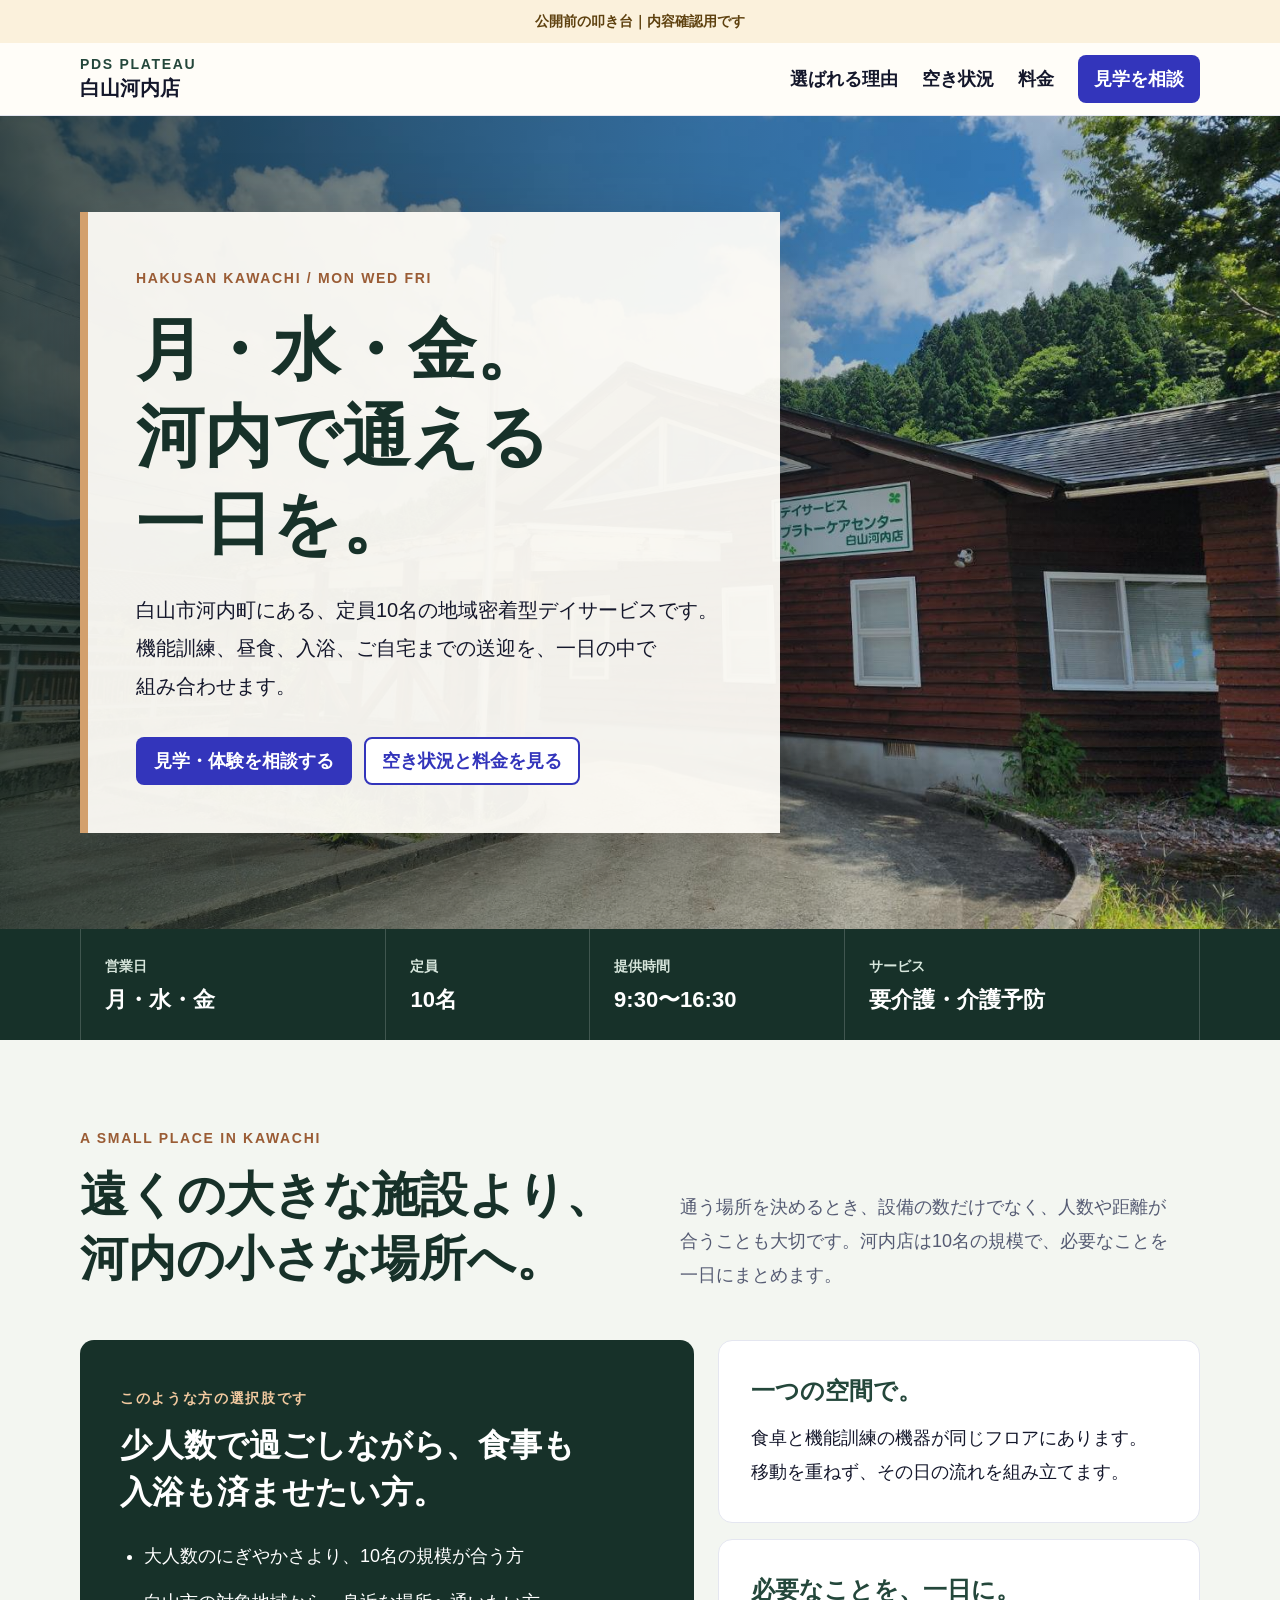
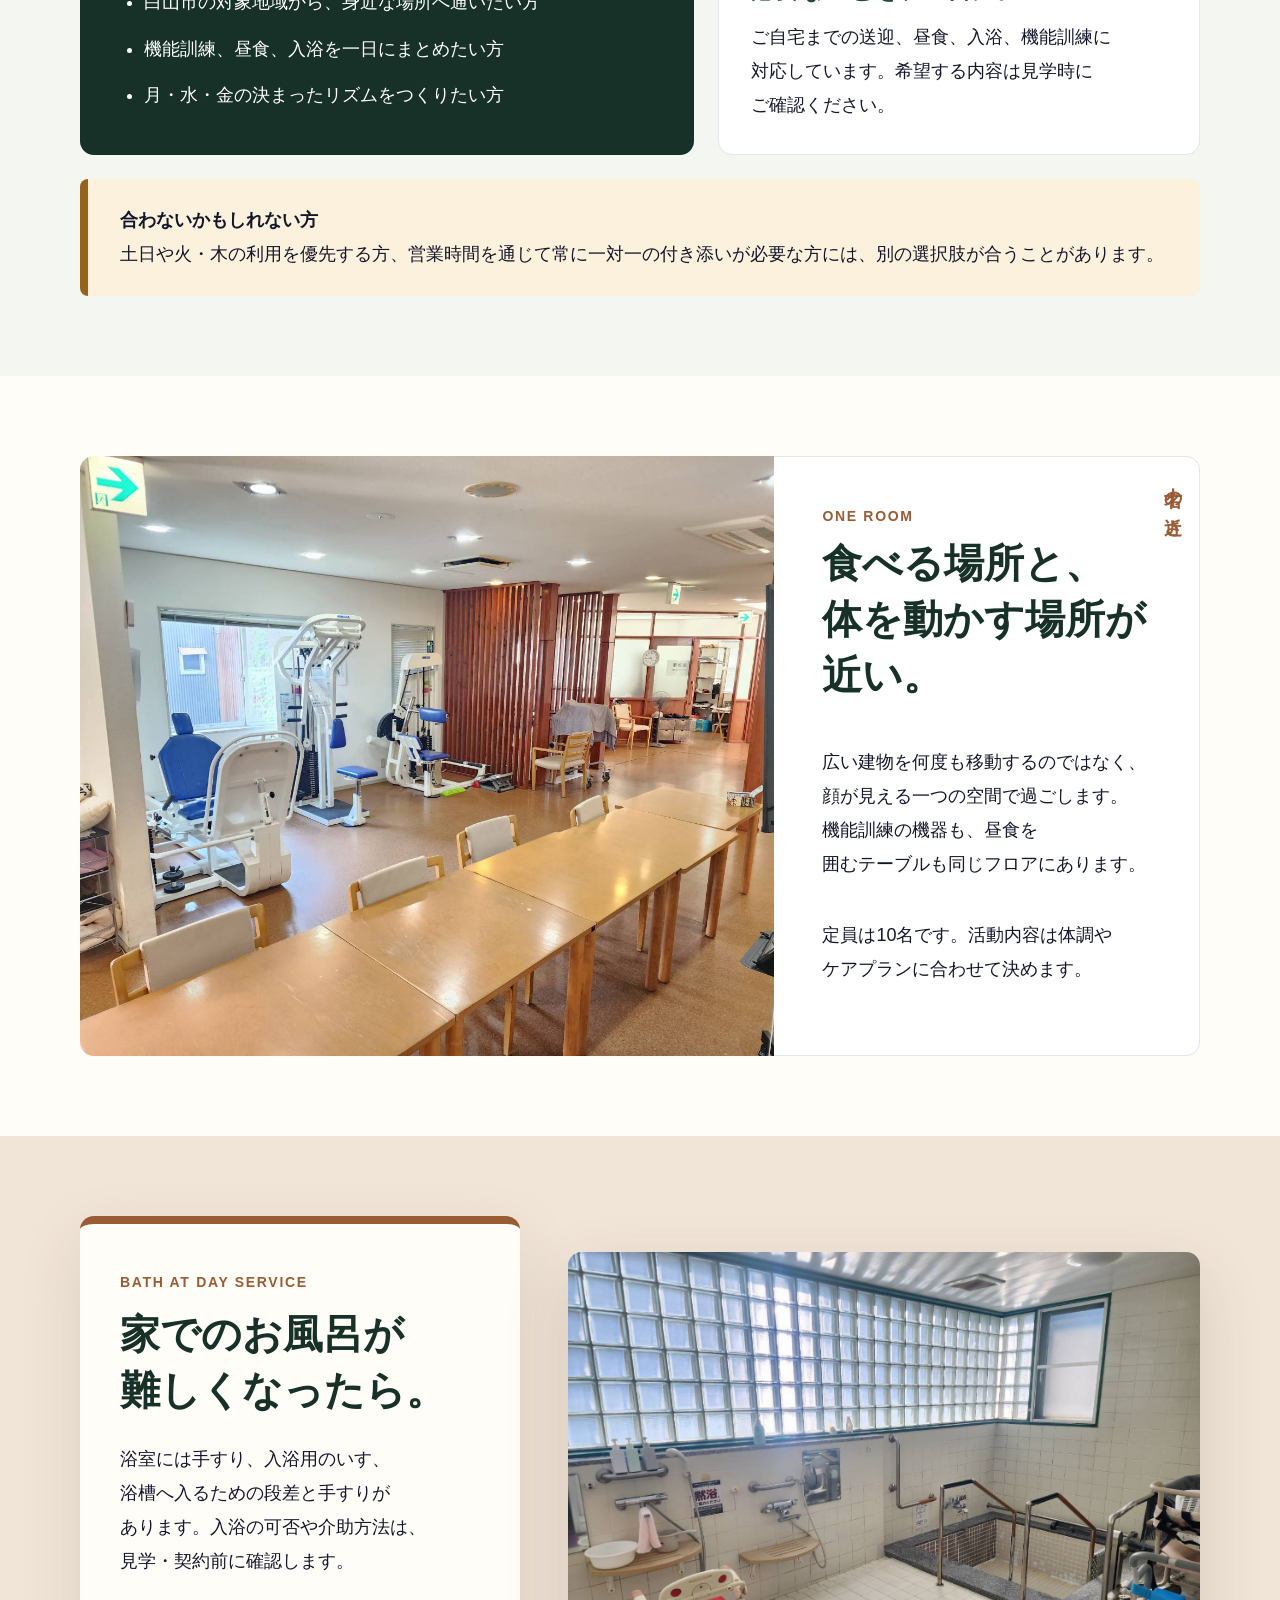
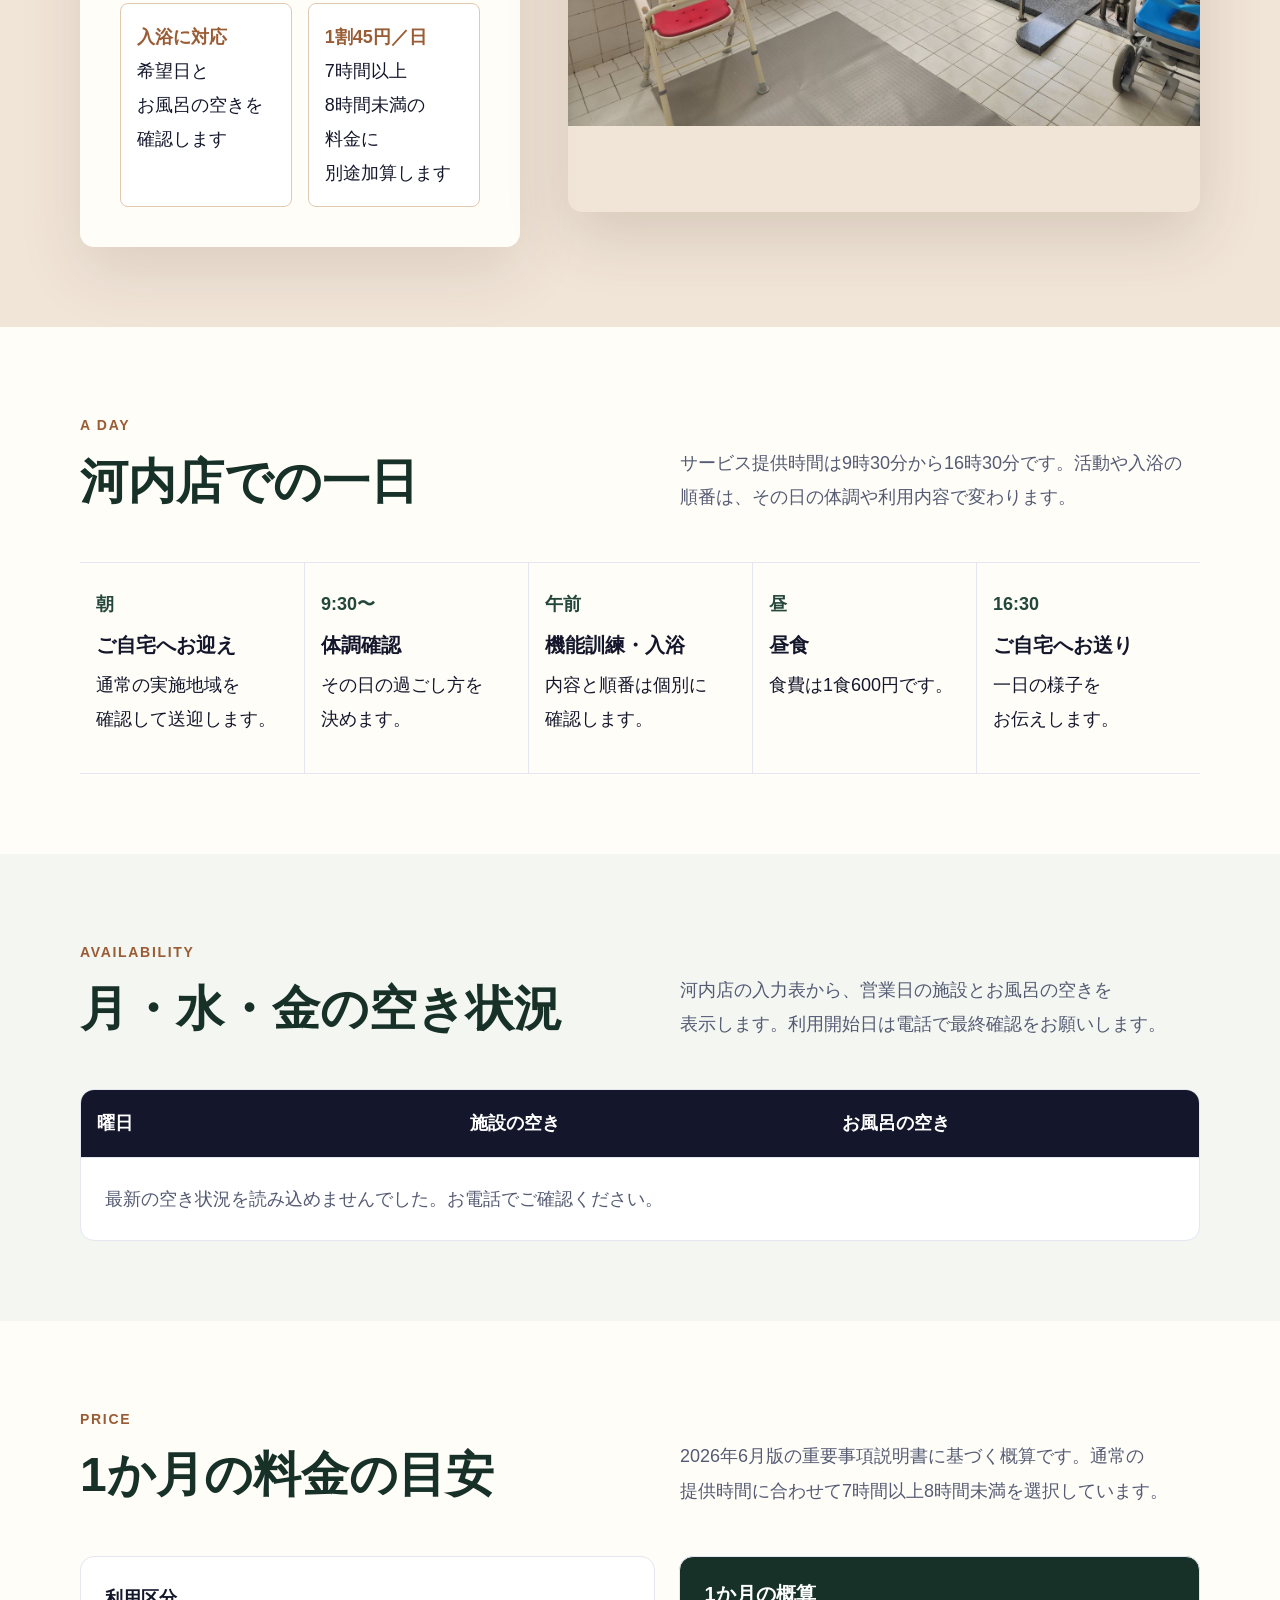
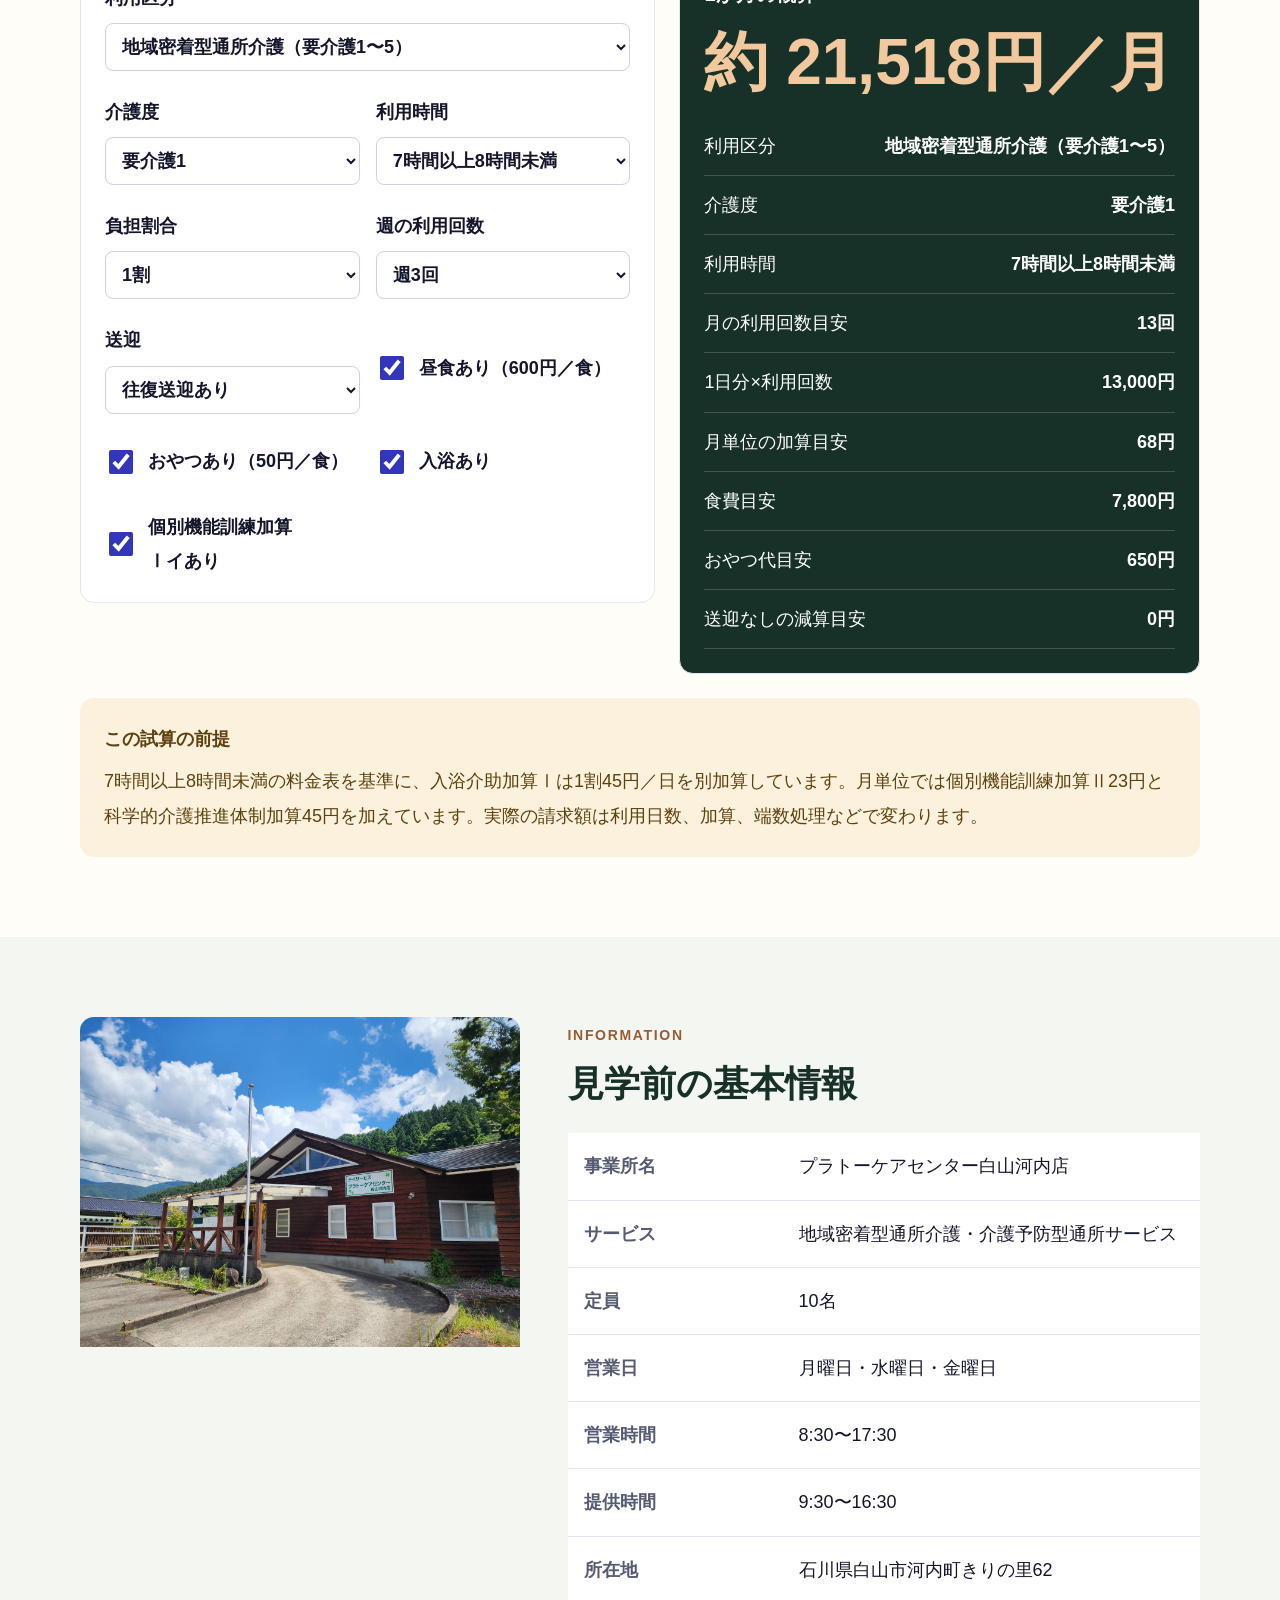
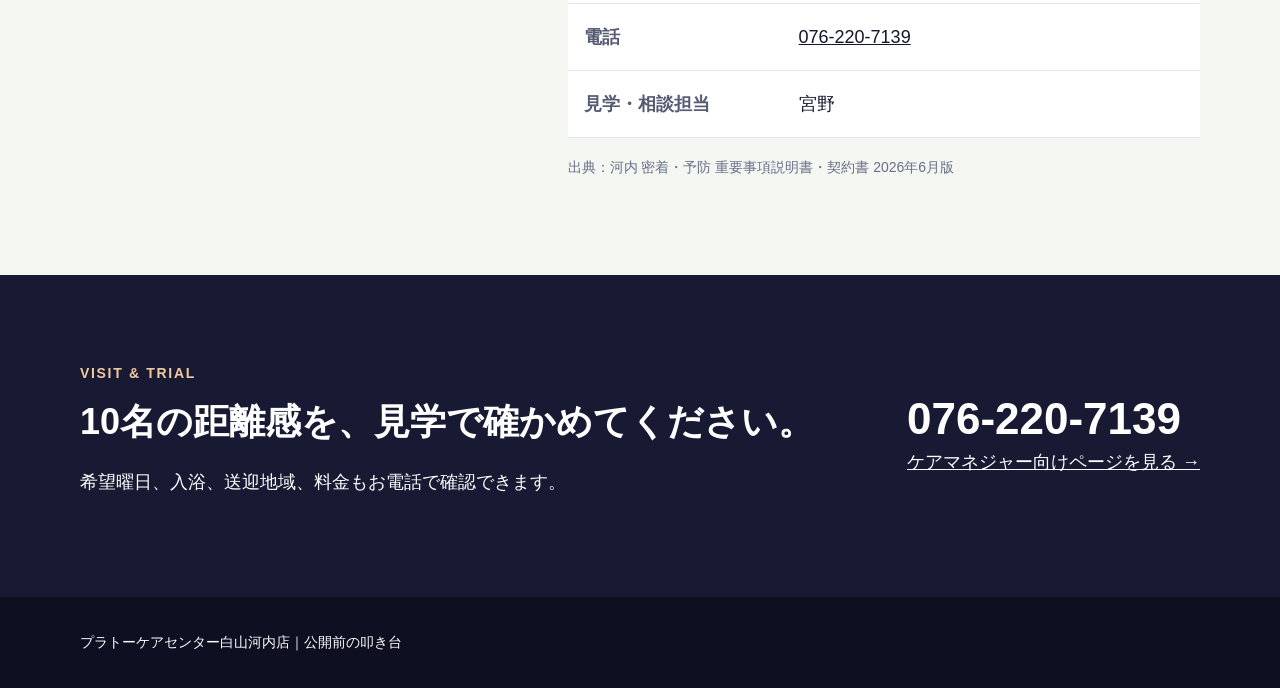
==== index.html @ 5f239e59 "河内店の確認用LPを準備" ====
<!doctype html>
<html lang="ja">
<head>
  <meta charset="utf-8">
  <meta name="viewport" content="width=device-width,initial-scale=1">
  <meta name="robots" content="noindex,nofollow">
  <meta name="description" content="白山市河内町の定員10名のデイサービス、プラトーケアセンター白山河内店。月・水・金に機能訓練、食事、入浴、送迎を行います。">
  <title>プラトーケアセンター白山河内店｜月・水・金のデイサービス</title>
  <link rel="stylesheet" href="assets/kawachi.css">
</head>
<body>
  <a class="skip" href="#main">本文へ移動</a>
  <div class="draft-banner">公開前の叩き台｜内容確認用です</div>
  <nav class="site-nav" aria-label="ページ内ナビゲーション">
    <div class="inner nav-row">
      <a class="brand" href="#top"><small>PDS PLATEAU</small>白山河内店</a>
      <div class="nav-links">
        <a href="#fit">選ばれる理由</a>
        <a href="#availability">空き状況</a>
        <a href="#price">料金</a>
        <a class="nav-cta" href="tel:0762207139">見学を相談</a>
      </div>
    </div>
  </nav>

  <main id="main">
    <header id="top" class="hero">
      <div class="hero-media"><img src="assets/kawachi/exterior.jpg" alt="山を背景にした木造のプラトーケアセンター白山河内店の外観"></div>
      <div class="inner hero-copy">
        <div class="hero-paper">
          <span class="eyebrow">HAKUSAN KAWACHI / MON WED FRI</span>
          <h1>月・水・金。<br>河内で通える一日を。</h1>
          <p class="hero-lead">白山市河内町にある、定員10名の地域密着型デイサービスです。機能訓練、昼食、入浴、ご自宅までの送迎を、一日の中で組み合わせます。</p>
          <div class="hero-actions">
            <a class="btn btn-primary" href="tel:0762207139">見学・体験を相談する</a>
            <a class="btn btn-secondary" href="#availability">空き状況と料金を見る</a>
          </div>
        </div>
      </div>
    </header>

    <div class="fact-strip" aria-label="河内店の基本情報">
      <div class="inner fact-strip-grid">
        <div class="fact-strip-item"><span>営業日</span><strong>月・水・金</strong></div>
        <div class="fact-strip-item"><span>定員</span><strong>10名</strong></div>
        <div class="fact-strip-item"><span>提供時間</span><strong>9:30〜16:30</strong></div>
        <div class="fact-strip-item"><span>サービス</span><strong>要介護・介護予防</strong></div>
      </div>
    </div>

    <section id="fit" class="mist">
      <div class="inner">
        <div class="section-head">
          <div><span class="eyebrow">A SMALL PLACE IN KAWACHI</span><h2>遠くの大きな施設より、<br>河内の小さな場所へ。</h2></div>
          <p>通う場所を決めるとき、設備の数だけでなく、人数や距離が合うことも大切です。河内店は10名の規模で、必要なことを一日にまとめます。</p>
        </div>
        <div class="fit-layout">
          <article class="fit-main">
            <span class="eyebrow" style="color:#F2C99F">このような方の選択肢です</span>
            <h3>少人数で過ごしながら、食事も入浴も済ませたい方。</h3>
            <ul>
              <li>大人数のにぎやかさより、10名の規模が合う方</li>
              <li>白山市の対象地域から、身近な場所へ通いたい方</li>
              <li>機能訓練、昼食、入浴を一日にまとめたい方</li>
              <li>月・水・金の決まったリズムをつくりたい方</li>
            </ul>
          </article>
          <div class="fit-side">
            <article class="fit-card"><strong>一つの空間で。</strong><p>食卓と機能訓練の機器が同じフロアにあります。移動を重ねず、その日の流れを組み立てます。</p></article>
            <article class="fit-card"><strong>必要なことを、一日に。</strong><p>ご自宅までの送迎、昼食、入浴、機能訓練に対応しています。希望する内容は見学時にご確認ください。</p></article>
          </div>
        </div>
        <div class="mismatch"><strong>合わないかもしれない方</strong><br>土日や火・木の利用を優先する方、営業時間を通じて常に一対一の付き添いが必要な方には、別の選択肢が合うことがあります。</div>
      </div>
    </section>

    <section>
      <div class="inner room-story">
        <div class="room-photo"><img src="assets/kawachi/room.jpg" alt="食卓と機能訓練機器が同じフロアにある河内店の室内"></div>
        <div class="room-copy room-copy-wrap">
          <span class="vertical-label">十名の近さ</span>
          <span class="eyebrow">ONE ROOM</span>
          <h2>食べる場所と、<br>体を動かす場所が近い。</h2>
          <p>広い建物を何度も移動するのではなく、顔が見える一つの空間で過ごします。機能訓練の機器も、昼食を囲むテーブルも同じフロアにあります。</p>
          <p>定員は10名です。活動内容は体調やケアプランに合わせて決めます。</p>
        </div>
      </div>
    </section>

    <section class="wood-soft">
      <div class="inner bath-layout">
        <div class="bath-copy">
          <span class="eyebrow">BATH AT DAY SERVICE</span>
          <h2>家でのお風呂が難しくなったら。</h2>
          <p>浴室には手すり、入浴用のいす、浴槽へ入るための段差と手すりがあります。入浴の可否や介助方法は、見学・契約前に確認します。</p>
          <div class="bath-points">
            <div class="bath-point"><strong>入浴に対応</strong><span>希望日とお風呂の空きを確認します</span></div>
            <div class="bath-point"><strong>1割45円／日</strong><span>7時間以上8時間未満の料金に別途加算します</span></div>
          </div>
        </div>
        <div class="bath-photo"><img src="assets/kawachi/bathroom.jpg" alt="手すり、入浴用いす、浴槽を備えた河内店の浴室"></div>
      </div>
    </section>

    <section id="day">
      <div class="inner">
        <div class="section-head"><div><span class="eyebrow">A DAY</span><h2>河内店での一日</h2></div><p>サービス提供時間は9時30分から16時30分です。活動や入浴の順番は、その日の体調や利用内容で変わります。</p></div>
        <div class="day-flow">
          <div class="day-step"><time>朝</time><strong>ご自宅へお迎え</strong><span>通常の実施地域を確認して送迎します。</span></div>
          <div class="day-step"><time>9:30〜</time><strong>体調確認</strong><span>その日の過ごし方を決めます。</span></div>
          <div class="day-step"><time>午前</time><strong>機能訓練・入浴</strong><span>内容と順番は個別に確認します。</span></div>
          <div class="day-step"><time>昼</time><strong>昼食</strong><span>食費は1食600円です。</span></div>
          <div class="day-step"><time>16:30</time><strong>ご自宅へお送り</strong><span>一日の様子をお伝えします。</span></div>
        </div>
      </div>
    </section>

    <section id="availability" class="mist">
      <div class="inner">
        <div class="section-head"><div><span class="eyebrow">AVAILABILITY</span><h2>月・水・金の空き状況</h2></div><p>河内店の入力表から、営業日の施設とお風呂の空きを表示します。利用開始日は電話で最終確認をお願いします。</p></div>
        <div class="availability-wrap">
          <table class="availability-table"><thead><tr><th>曜日</th><th>施設の空き</th><th>お風呂の空き</th></tr></thead><tbody id="availabilityBody"></tbody></table>
          <p id="availabilityMessage" class="availability-message">最新情報を読み込んでいます。</p>
        </div>
      </div>
    </section>

    <section id="price">
      <div class="inner">
        <div class="section-head"><div><span class="eyebrow">PRICE</span><h2>1か月の料金の目安</h2></div><p>2026年6月版の重要事項説明書に基づく概算です。通常の提供時間に合わせて7時間以上8時間未満を選択しています。</p></div>
        <div class="simulator">
          <div class="sim-panel"><div class="form-grid">
            <label class="field field-wide">利用区分<select id="serviceType"><option value="daycare">地域密着型通所介護（要介護1〜5）</option><option value="preventive1">介護予防型（週1回）</option><option value="preventive2">介護予防型（週2回）</option></select></label>
            <label class="field" id="careLevelField">介護度<select id="careLevel"><option value="0">要介護1</option><option value="1">要介護2</option><option value="2">要介護3</option><option value="3">要介護4</option><option value="4">要介護5</option></select></label>
            <label class="field" id="timeSlotField">利用時間<select id="timeSlot"><option value="short3">3時間以上4時間未満</option><option value="short4">4時間以上5時間未満</option><option value="short5">5時間以上6時間未満</option><option value="short6">6時間以上7時間未満</option><option value="standard7" selected>7時間以上8時間未満</option></select></label>
            <label class="field">負担割合<select id="burden"><option value="1">1割</option><option value="2">2割</option><option value="3">3割</option></select></label>
            <label class="field" id="weeklyField">週の利用回数<select id="weekly"><option value="1">週1回</option><option value="2">週2回</option><option value="3" selected>週3回</option></select></label>
            <label class="field">送迎<select id="transport"><option value="0">往復送迎あり</option><option value="1">片道送迎なし</option><option value="2">往復送迎なし</option></select></label>
            <label class="check-field"><input id="lunch" type="checkbox" checked> 昼食あり（600円／食）</label>
            <label class="check-field"><input id="snack" type="checkbox" checked> おやつあり（50円／食）</label>
            <label class="check-field" id="bathField"><input id="bath" type="checkbox" checked> 入浴あり</label>
            <label class="check-field" id="trainingField"><input id="training" type="checkbox" checked> 個別機能訓練加算Ⅰイあり</label>
          </div></div>
          <aside class="result-panel" aria-live="polite"><h3>1か月の概算</h3><div id="totalPrice" class="total">—</div><ul id="breakdown" class="breakdown"></ul></aside>
        </div>
        <div class="notice"><strong>この試算の前提</strong>7時間以上8時間未満の料金表を基準に、入浴介助加算Ⅰは1割45円／日を別加算しています。月単位では個別機能訓練加算Ⅱ23円と科学的介護推進体制加算45円を加えています。実際の請求額は利用日数、加算、端数処理などで変わります。</div>
      </div>
    </section>

    <section class="mist">
      <div class="inner facts-grid">
        <div class="facts-photo"><img src="assets/kawachi/exterior.jpg" alt="プラトーケアセンター白山河内店の木造外観"></div>
        <div><span class="eyebrow">INFORMATION</span><h2 style="font:900 36px/1.4 var(--pds-font-ui);margin:8px 0 24px;color:var(--forest-deep)">見学前の基本情報</h2>
          <table class="fact-table"><tbody>
            <tr><th>事業所名</th><td>プラトーケアセンター白山河内店</td></tr>
            <tr><th>サービス</th><td>地域密着型通所介護・介護予防型通所サービス</td></tr>
            <tr><th>定員</th><td>10名</td></tr>
            <tr><th>営業日</th><td>月曜日・水曜日・金曜日</td></tr>
            <tr><th>営業時間</th><td>8:30〜17:30</td></tr>
            <tr><th>提供時間</th><td>9:30〜16:30</td></tr>
            <tr><th>所在地</th><td>石川県白山市河内町きりの里62</td></tr>
            <tr><th>電話</th><td><a href="tel:0762207139">076-220-7139</a></td></tr>
            <tr><th>見学・相談担当</th><td>宮野</td></tr>
          </tbody></table>
          <p class="source-note">出典：河内 密着・予防 重要事項説明書・契約書 2026年6月版</p>
        </div>
      </div>
    </section>

    <section class="contact-band"><div class="inner contact-row"><div><span class="eyebrow" style="color:#F2C99F">VISIT &amp; TRIAL</span><h2>10名の距離感を、見学で確かめてください。</h2><p>希望曜日、入浴、送迎地域、料金もお電話で確認できます。</p></div><div><a class="phone" href="tel:0762207139">076-220-7139</a><br><a href="kawachi-caremanager.html">ケアマネジャー向けページを見る →</a></div></div></section>
  </main>

  <footer><div class="inner">プラトーケアセンター白山河内店｜公開前の叩き台</div></footer>
  <script src="assets/facility-tools.js"></script>
  <script src="assets/kawachi-config.js"></script>
  <script>PDSFacilityTools.init(PDSKawachiConfig);</script>
</body>
</html>
---- assets/kawachi.css ----
@import url("tokens.css");

:root{
  --forest:#24473B;
  --forest-deep:#173129;
  --leaf:#5D7D66;
  --wood:#9A5C35;
  --wood-soft:#F1E5D8;
  --mist:#F3F6F1;
  --paper:#FFFDF8;
  --ink:#14172B;
}

*{box-sizing:border-box;}
html{scroll-behavior:smooth;}
body{margin:0;background:var(--paper);color:var(--ink);font-family:var(--pds-font-body);font-size:18px;line-height:1.9;word-break:auto-phrase;}
img{display:block;width:100%;height:100%;object-fit:cover;}
a{color:inherit;}
button,select,input{font:inherit;}
.skip{position:absolute;left:-9999px;top:8px;z-index:100;background:#fff;padding:12px 16px;}
.skip:focus{left:8px;}
.draft-banner{background:var(--pds-warning-bg);color:#5E410F;padding:8px 16px;text-align:center;font-size:14px;font-weight:700;}
.inner{width:min(1120px,calc(100% - 48px));margin-inline:auto;}
.site-nav{position:sticky;top:0;z-index:30;background:rgba(255,253,248,.96);border-bottom:1px solid var(--pds-border);backdrop-filter:blur(12px);}
.nav-row{min-height:72px;display:flex;align-items:center;justify-content:space-between;gap:24px;}
.brand{text-decoration:none;font:900 20px/1.4 var(--pds-font-ui);}
.brand small{display:block;color:var(--forest);font-size:14px;letter-spacing:.12em;}
.nav-links{display:flex;align-items:center;gap:24px;font-weight:700;}
.nav-links a{text-decoration:none;}
.nav-cta{min-height:48px;padding:0 16px;border-radius:8px;display:inline-flex;align-items:center;background:var(--pds-primary);color:#fff;}

.hero{position:relative;min-height:720px;display:grid;align-items:end;overflow:hidden;background:var(--forest-deep);}
.hero-media{position:absolute;inset:0;}
.hero-media::after{content:"";position:absolute;inset:0;background:linear-gradient(90deg,rgba(20,36,31,.78) 0%,rgba(20,36,31,.30) 56%,rgba(20,36,31,.04) 100%);}
.hero-media img{object-position:center 52%;}
.hero-copy{position:relative;z-index:1;padding-block:96px;}
.hero-paper{width:min(700px,100%);padding:48px;border-left:8px solid #D3A06D;background:rgba(255,253,248,.94);box-shadow:0 32px 80px rgba(0,0,0,.25);}
.eyebrow{display:inline-block;color:var(--wood);font:900 14px/1.4 var(--pds-font-ui);letter-spacing:.12em;text-transform:uppercase;}
.hero h1,.practical-hero h1{font:900 clamp(40px,6vw,68px)/1.28 var(--pds-font-ui);margin:12px 0 24px;color:var(--forest-deep);}
.hero-lead{font-size:20px;margin:0 0 32px;max-width:620px;}
.hero-actions{display:flex;flex-wrap:wrap;gap:12px;align-items:center;}
.btn{min-height:48px;min-width:88px;padding:0 16px;border:2px solid transparent;border-radius:8px;display:inline-flex;align-items:center;justify-content:center;text-decoration:none;font-weight:700;}
.btn-primary{background:var(--pds-primary);color:#fff;}
.btn-secondary{background:#fff;color:var(--pds-primary);border-color:var(--pds-primary);}

.fact-strip{background:var(--forest-deep);color:#fff;}
.fact-strip-grid{display:grid;grid-template-columns:1.2fr .8fr 1fr 1.4fr;}
.fact-strip-item{padding:24px;border-left:1px solid rgba(255,255,255,.18);}
.fact-strip-item:last-child{border-right:1px solid rgba(255,255,255,.18);}
.fact-strip-item span{display:block;color:#D7E6DC;font-size:14px;font-weight:700;}
.fact-strip-item strong{display:block;margin-top:4px;font:900 22px/1.5 var(--pds-font-ui);}

section{padding-block:80px;}
.mist{background:var(--mist);}
.wood-soft{background:var(--wood-soft);}
.section-head{display:grid;grid-template-columns:minmax(0,1fr) minmax(280px,520px);gap:48px;align-items:end;margin-bottom:48px;}
.section-head>*{min-width:0;}
.section-head h2{font:900 clamp(32px,4vw,48px)/1.35 var(--pds-font-ui);margin:8px 0 0;color:var(--forest-deep);}
.section-head p{margin:0;color:var(--pds-text-sub);}

.fit-layout{display:grid;grid-template-columns:1.12fr .88fr;gap:24px;align-items:stretch;}
.fit-main{padding:40px;border-radius:14px;background:var(--forest-deep);color:#fff;}
.fit-main h3{font:900 32px/1.45 var(--pds-font-ui);margin:8px 0 24px;}
.fit-main ul{margin:0;padding-left:24px;}
.fit-main li+li{margin-top:12px;}
.fit-side{display:grid;gap:16px;}
.fit-card{padding:32px;border-radius:14px;background:#fff;border:1px solid var(--pds-border);}
.fit-card strong{display:block;font:900 24px/1.5 var(--pds-font-ui);color:var(--forest);}
.fit-card p{margin:12px 0 0;}
.mismatch{margin-top:24px;padding:24px 32px;border-left:8px solid var(--pds-warning);border-radius:8px;background:var(--pds-warning-bg);}

.room-story{display:grid;grid-template-columns:1.24fr .76fr;gap:0;align-items:stretch;}
.room-photo{min-height:600px;overflow:hidden;border-radius:14px 0 0 14px;}
.room-copy{padding:48px;background:#fff;border:1px solid var(--pds-border);border-left:0;border-radius:0 14px 14px 0;display:flex;flex-direction:column;justify-content:center;}
.room-copy h2,.bath-copy h2{font:900 40px/1.4 var(--pds-font-ui);margin:8px 0 24px;color:var(--forest-deep);}
.vertical-label{font:900 18px/1.2 var(--pds-font-ui);color:var(--wood);letter-spacing:.18em;writing-mode:vertical-rl;position:absolute;right:16px;top:16px;}
.room-copy-wrap{position:relative;}

.bath-layout{display:grid;grid-template-columns:.82fr 1.18fr;gap:48px;align-items:center;}
.bath-layout>*{min-width:0;}
.bath-copy{padding:40px;background:var(--paper);border-top:8px solid var(--wood);border-radius:14px;box-shadow:0 24px 64px rgba(74,53,34,.12);}
.bath-photo{min-height:560px;border-radius:14px;overflow:hidden;box-shadow:0 24px 64px rgba(74,53,34,.16);}
.bath-points{display:grid;grid-template-columns:1fr 1fr;gap:16px;margin-top:24px;}
.bath-point{padding:16px;border-radius:8px;background:#fff;border:1px solid #E1C8B0;}
.bath-point strong{display:block;color:var(--wood);}

.day-flow{display:grid;grid-template-columns:repeat(5,1fr);border-top:1px solid var(--pds-border);border-bottom:1px solid var(--pds-border);}
.day-step{min-height:210px;padding:24px 16px;border-left:1px solid var(--pds-border);}
.day-step:first-child{border-left:0;}
.day-step time{display:block;color:var(--forest);font-weight:900;font-variant-numeric:tabular-nums;}
.day-step strong{display:block;font:700 20px/1.5 var(--pds-font-ui);margin:8px 0;}

.availability-wrap{max-width:100%;overflow-x:auto;border:1px solid var(--pds-border);border-radius:14px;background:#fff;}
.availability-table,.fact-table,.acceptance-table{width:100%;border-collapse:collapse;background:#fff;table-layout:fixed;}
.availability-table{min-width:600px;}
.availability-table th,.availability-table td,.fact-table th,.fact-table td,.acceptance-table th,.acceptance-table td{padding:16px;border-bottom:1px solid var(--pds-border);text-align:left;vertical-align:top;}
.availability-table thead th,.acceptance-table thead th{background:#14172B;color:#fff;}
.availability-table tbody th{width:24%;background:#E4EEE7;color:var(--forest-deep);}
.availability-table td{height:64px;}
.status{display:inline-flex;align-items:center;min-height:36px;padding:4px 12px;border-radius:999px;font-weight:700;}
.status-many{color:var(--pds-success);background:var(--pds-success-bg);}
.status-few{color:var(--pds-warning);background:var(--pds-warning-bg);}
.status-none{color:var(--pds-danger);background:var(--pds-danger-bg);}
.status-info{color:var(--pds-info);background:var(--pds-info-bg);}
.availability-message{padding:24px;margin:0;color:var(--pds-text-sub);}

.simulator{display:grid;grid-template-columns:1.05fr .95fr;gap:24px;align-items:start;}
.simulator>*{min-width:0;}
.sim-panel,.result-panel{padding:24px;border:1px solid var(--pds-border);border-radius:14px;background:#fff;}
.form-grid{display:grid;grid-template-columns:1fr 1fr;gap:24px 16px;}
.field{display:grid;gap:8px;font-weight:700;}
.field select{width:100%;min-height:48px;padding:0 12px;border:1px solid var(--pds-border-input);border-radius:8px;background:#fff;color:var(--ink);}
.field-wide{grid-column:1/-1;}
.check-field{display:flex;align-items:center;gap:12px;min-height:48px;font-weight:700;}
.check-field input{width:24px;height:24px;accent-color:var(--pds-primary);}
.hidden{display:none!important;}
.result-panel{position:sticky;top:96px;background:var(--forest-deep);color:#fff;}
.result-panel h3{margin:0;font:700 20px var(--pds-font-ui);}
.total{margin:16px 0;color:#F2C99F;font:900 clamp(40px,6vw,64px)/1.2 var(--pds-font-ui);font-variant-numeric:tabular-nums;}
.breakdown{list-style:none;padding:0;margin:0;}
.breakdown li{display:flex;justify-content:space-between;gap:24px;padding:12px 0;border-bottom:1px solid rgba(255,255,255,.18);}
.breakdown b{text-align:right;font-variant-numeric:tabular-nums;}
.notice{margin-top:24px;padding:24px;border-radius:14px;background:var(--pds-warning-bg);color:#5E410F;}
.notice strong{display:block;margin-bottom:8px;}

.facts-grid{display:grid;grid-template-columns:.82fr 1.18fr;gap:48px;align-items:start;}
.facts-photo{min-height:560px;border-radius:14px;overflow:hidden;}
.fact-table th{width:34%;color:var(--pds-text-sub);}
.fact-table td{overflow-wrap:anywhere;}
.source-note{font-size:14px;color:var(--pds-text-muted);margin-top:16px;}
.contact-band{background:#181A33;color:#fff;}
.contact-row{display:grid;grid-template-columns:1fr auto;gap:48px;align-items:center;}
.contact-row>*{min-width:0;}
.contact-row h2{font:900 36px/1.4 var(--pds-font-ui);margin:8px 0;}
.phone{font:900 clamp(28px,4vw,44px)/1.2 var(--pds-font-ui);text-decoration:none;font-variant-numeric:tabular-nums;}
footer{padding:32px 0;background:#0E1022;color:#fff;font-size:14px;}

.practical-hero{padding-block:72px;background:linear-gradient(125deg,#E5EEE7,#FFFDF8 72%);border-bottom:1px solid var(--pds-border);}
.practical-hero p{max-width:820px;margin:16px 0 0;}
.quick-facts{display:grid;grid-template-columns:repeat(4,1fr);gap:16px;margin-top:32px;}
.quick-fact{padding:24px;border:1px solid var(--pds-border);border-radius:14px;background:#fff;}
.quick-fact span{display:block;color:var(--pds-text-sub);font-size:14px;font-weight:700;}
.quick-fact strong{display:block;margin-top:8px;font:900 20px/1.5 var(--pds-font-ui);}
.acceptance-table th:first-child{width:26%;}
.acceptance-table td:nth-child(2){width:20%;font-weight:900;}
.cm-story{display:grid;grid-template-columns:.9fr 1.1fr;gap:48px;align-items:center;}
.cm-story-photo{min-height:520px;border-radius:14px;overflow:hidden;}
.cm-story h2{font:900 40px/1.4 var(--pds-font-ui);color:var(--forest-deep);}
.cm-points{display:grid;gap:16px;}
.cm-point{padding:24px;border-left:8px solid var(--leaf);border-radius:8px;background:#fff;}
.cm-point strong{display:block;font:900 22px/1.4 var(--pds-font-ui);color:var(--forest);}

@media(max-width:900px){
  .nav-links a:not(.nav-cta){display:none;}
  .section-head,.fit-layout,.room-story,.bath-layout,.simulator,.facts-grid,.contact-row,.cm-story{grid-template-columns:1fr;}
  .fact-strip-grid,.quick-facts{grid-template-columns:1fr 1fr;}
  .room-photo{min-height:520px;border-radius:14px 14px 0 0;}
  .room-copy{border-left:1px solid var(--pds-border);border-top:0;border-radius:0 0 14px 14px;}
  .result-panel{position:static;}
}

@media(max-width:620px){
  .inner{width:min(100% - 32px,1120px);}
  .hero{min-height:640px;}
  .hero-copy{padding-block:48px;}
  .hero-paper{padding:32px 24px;}
  .fact-strip-grid,.quick-facts,.form-grid,.day-flow,.bath-points{grid-template-columns:1fr;}
  .fact-strip-item{border-right:1px solid rgba(255,255,255,.18);}
  section{padding-block:64px;}
  .section-head{gap:16px;margin-bottom:32px;}
  .fit-main,.room-copy,.bath-copy{padding:24px;}
  .room-photo,.bath-photo,.facts-photo,.cm-story-photo{min-height:360px;}
  .vertical-label{display:none;}
  .day-step{min-height:auto;border-left:0;border-bottom:1px solid var(--pds-border);}
  .contact-row{gap:24px;}
  .breakdown li{display:grid;gap:4px;}
  .breakdown b{text-align:left;}
}

@media(prefers-reduced-motion:reduce){html{scroll-behavior:auto;}}
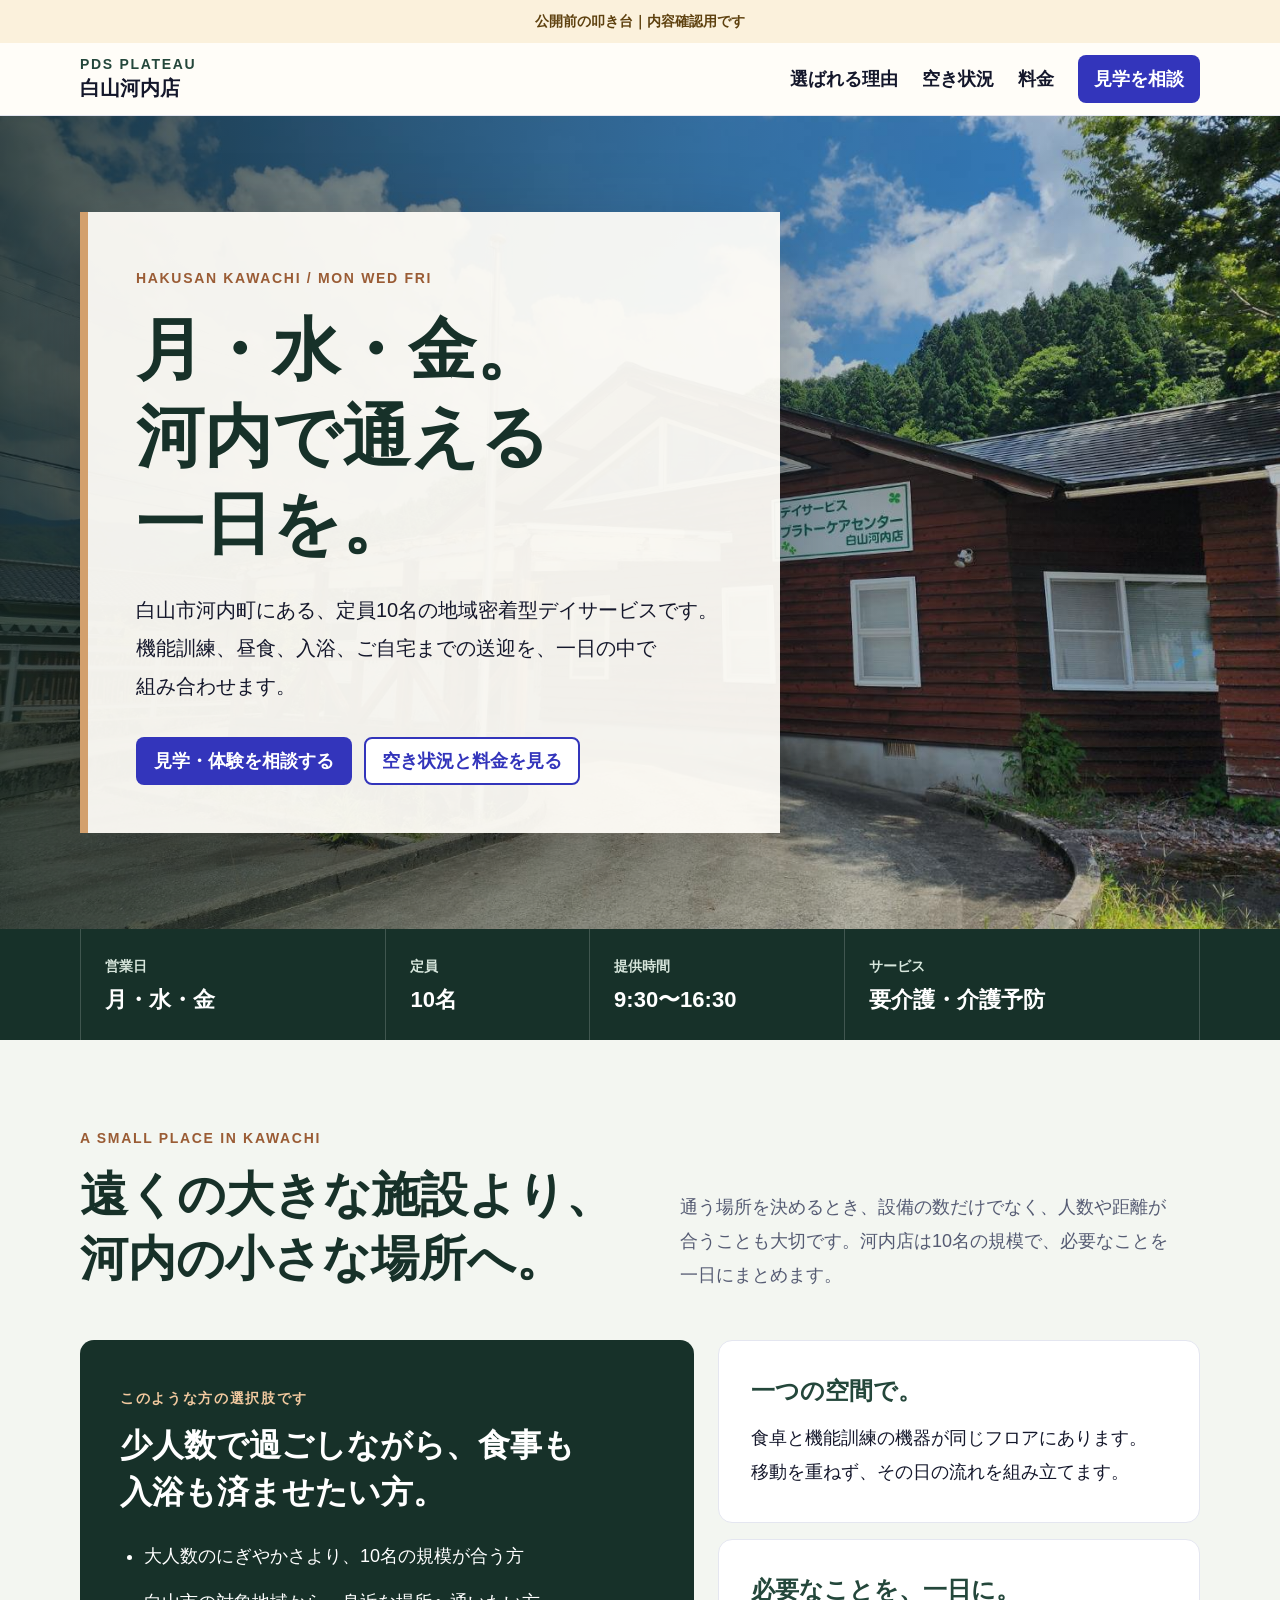
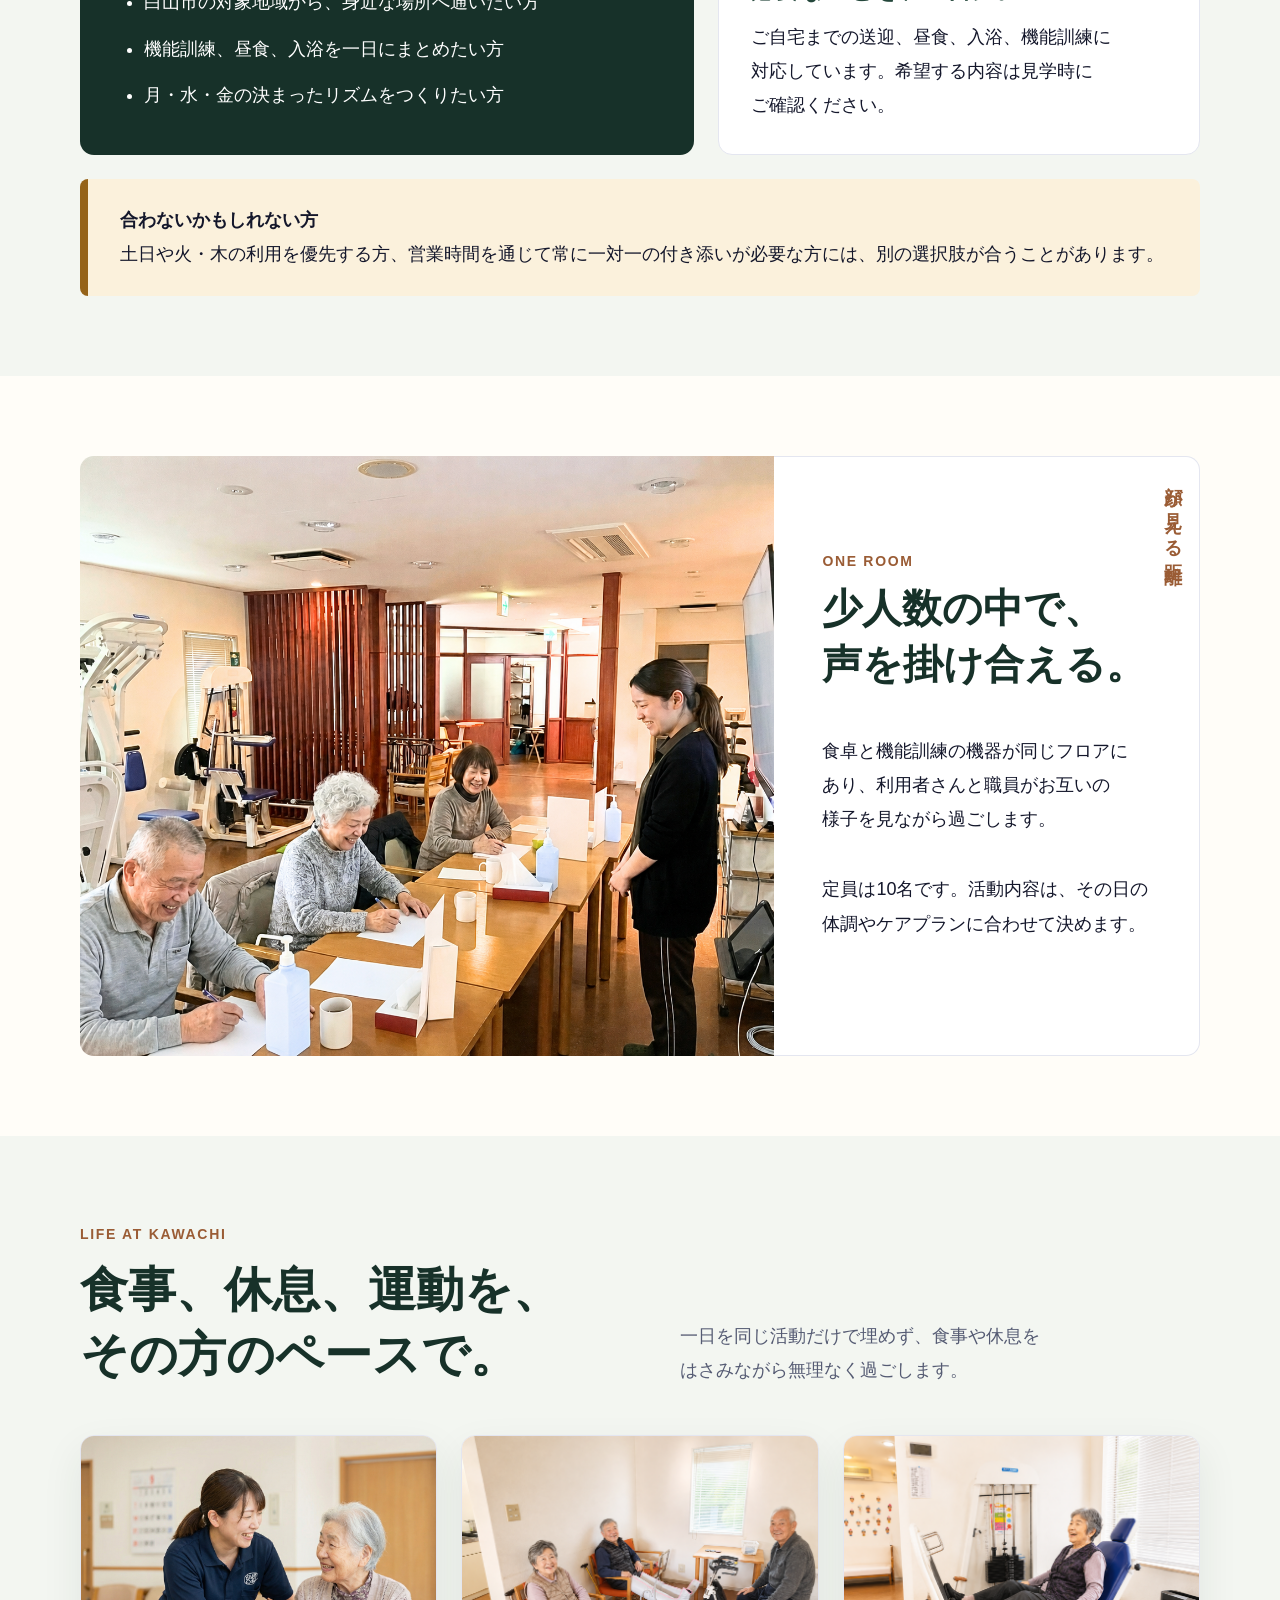
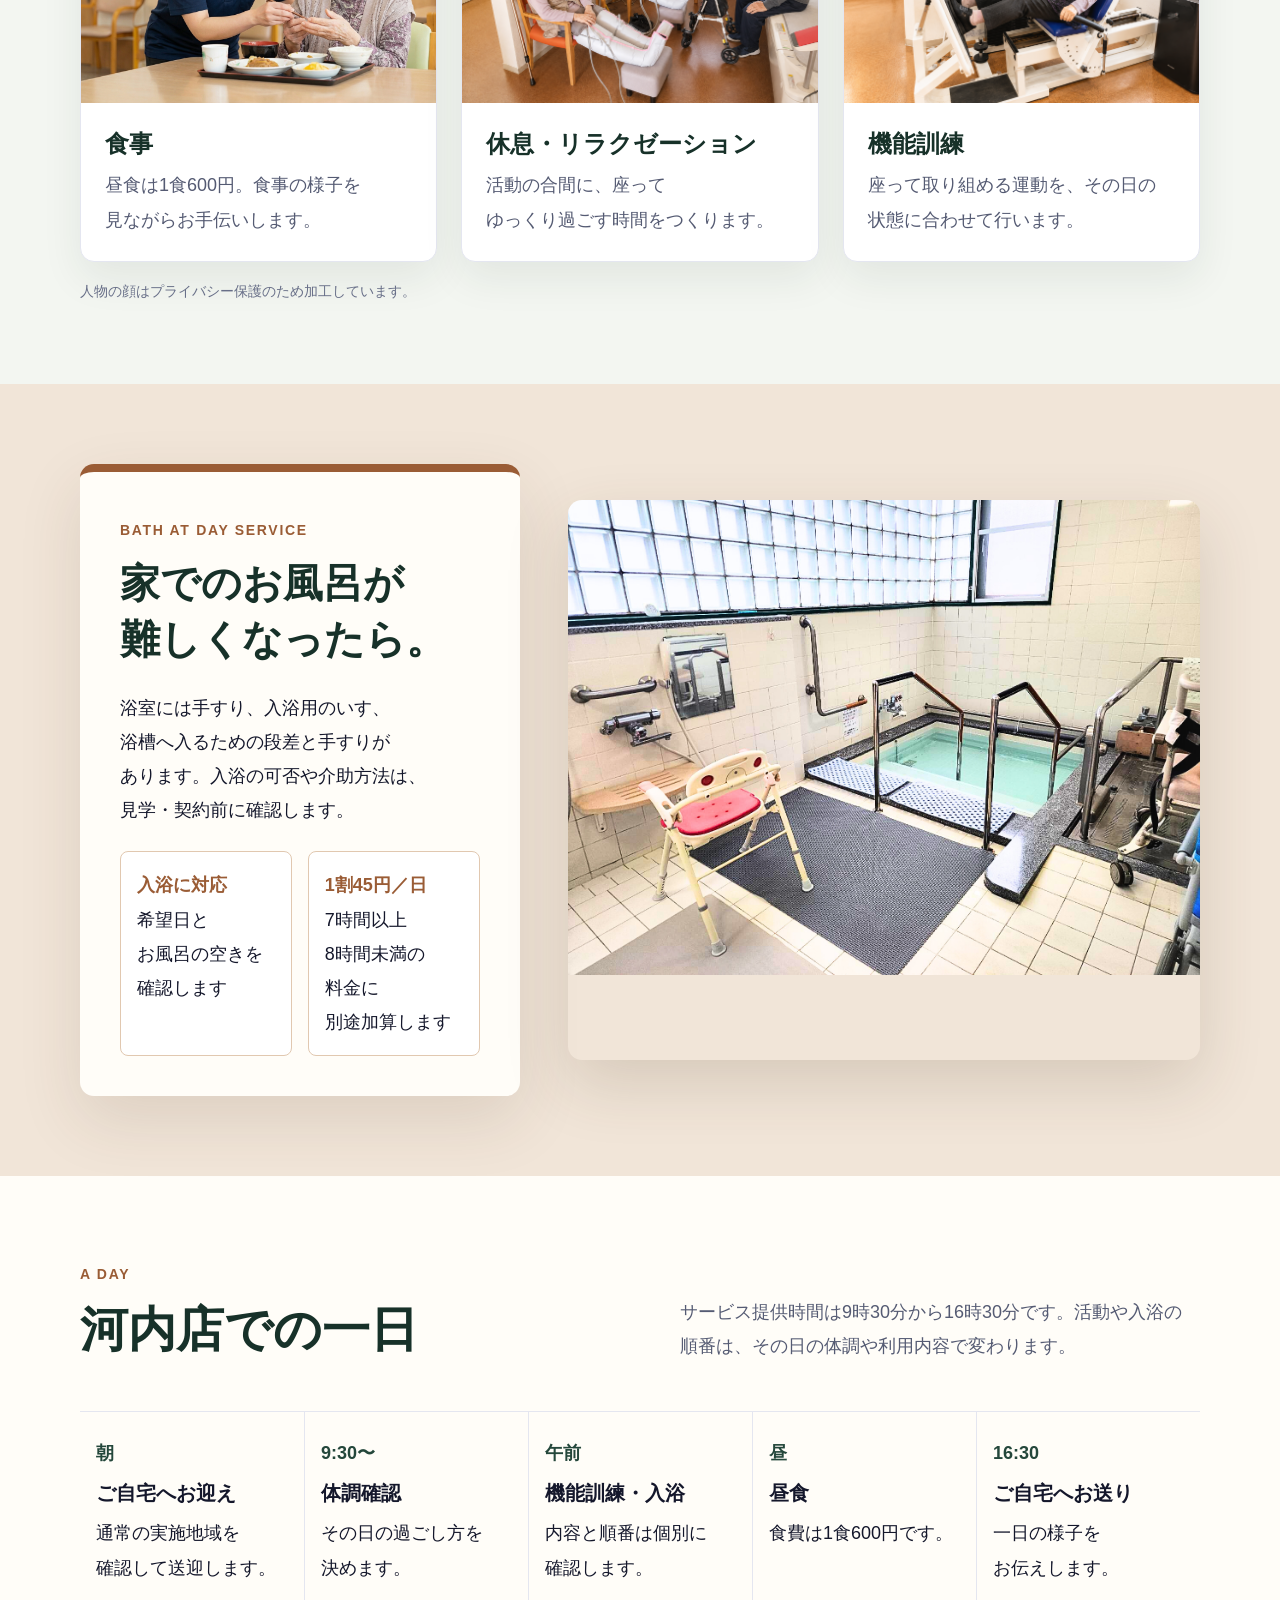
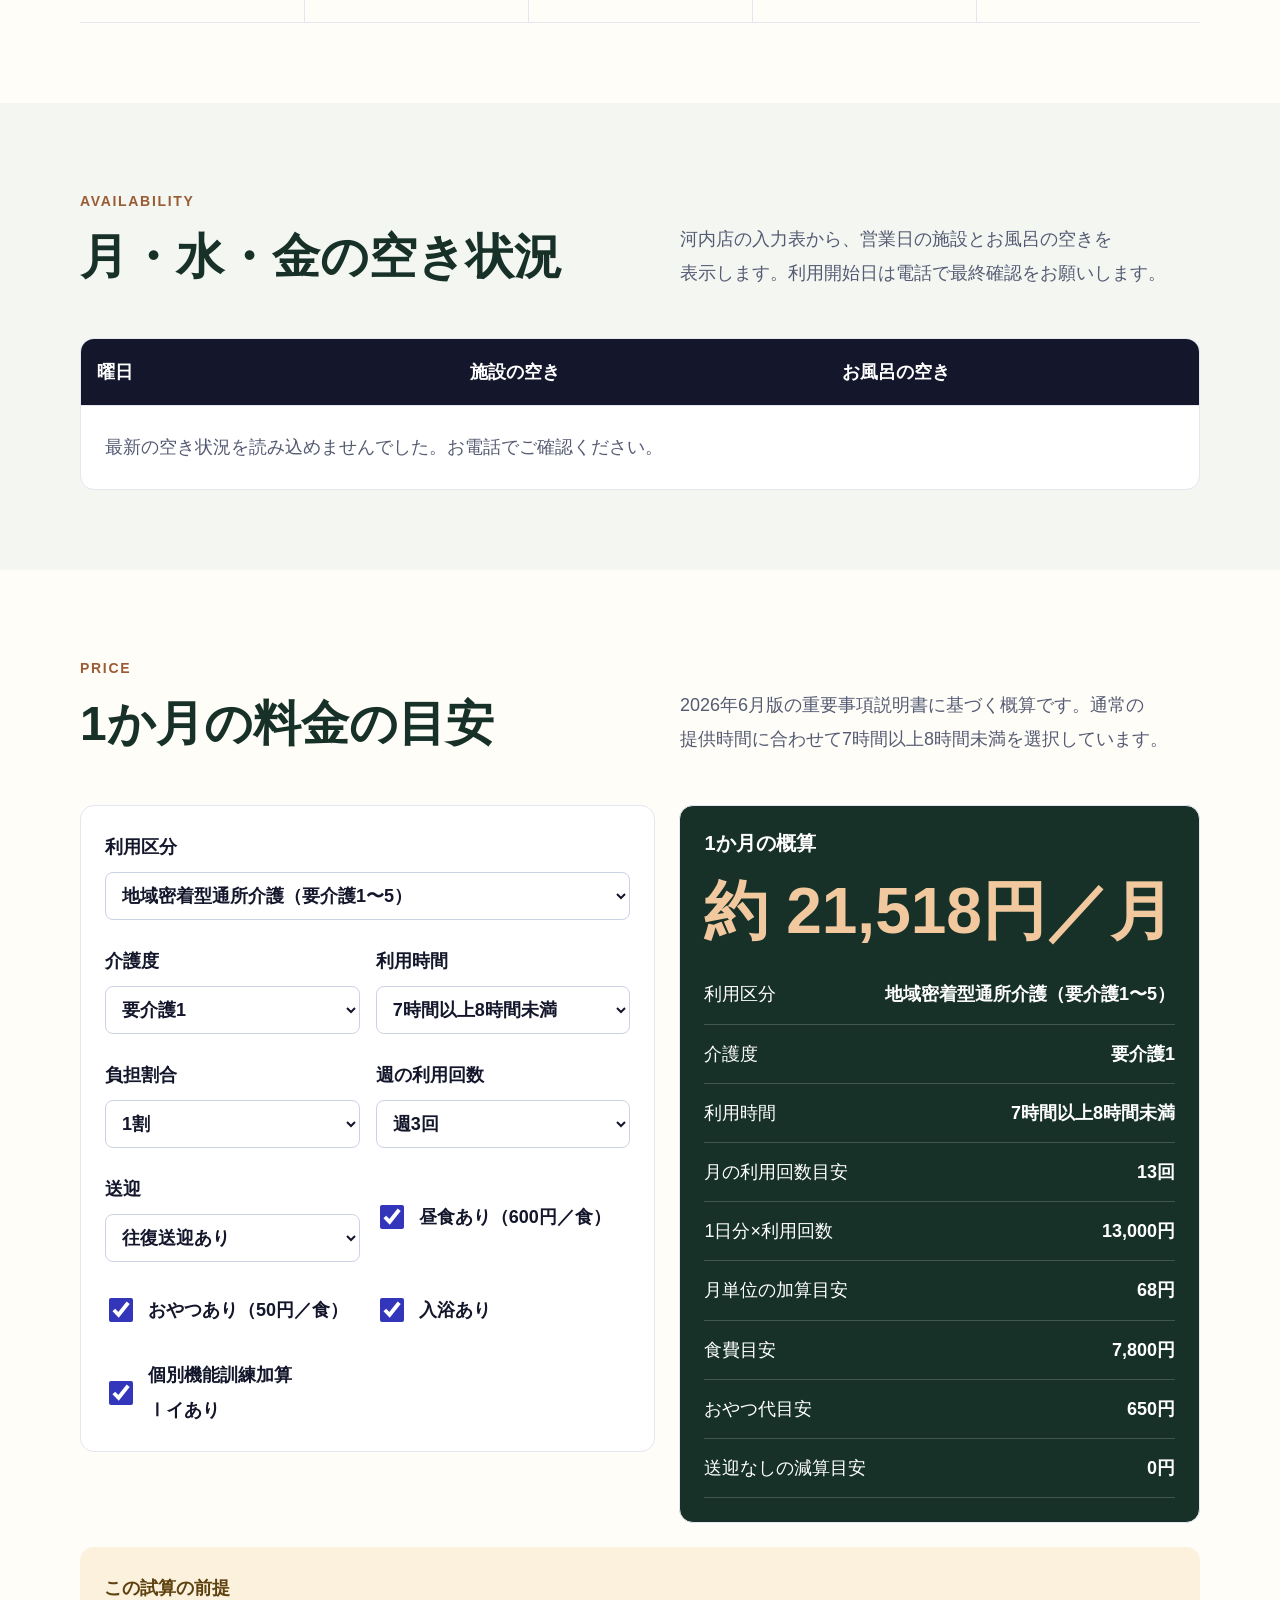
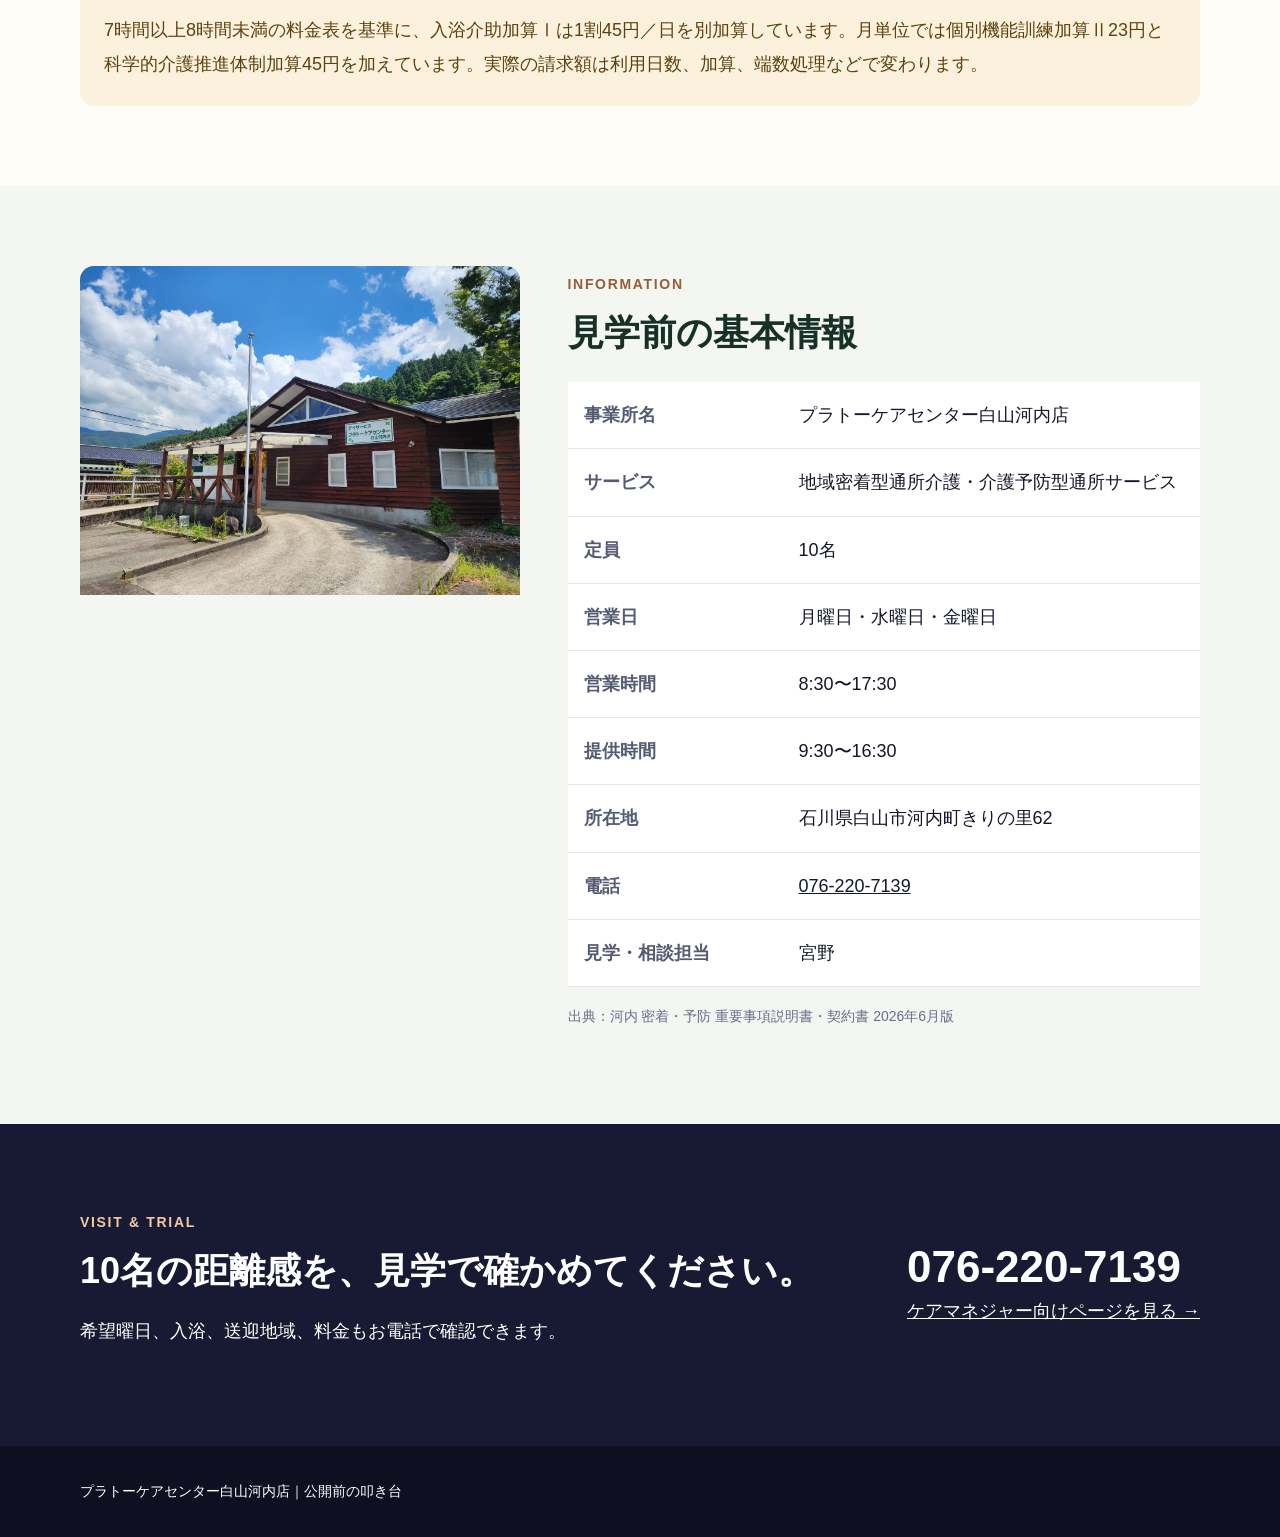
==== commit 3ac43a34: "河内店LPの案内写真を更新" ====
--- a/index.html
+++ b/index.html
@@ -76,14 +76,26 @@
 
     <section>
       <div class="inner room-story">
-        <div class="room-photo"><img src="assets/kawachi/room.jpg" alt="食卓と機能訓練機器が同じフロアにある河内店の室内"></div>
+        <div class="room-photo"><img src="assets/kawachi/activity-floor-privacy.png" alt="少人数の利用者と職員が同じフロアで過ごす河内店の室内"></div>
         <div class="room-copy room-copy-wrap">
-          <span class="vertical-label">十名の近さ</span>
+          <span class="vertical-label">顔が見える距離</span>
           <span class="eyebrow">ONE ROOM</span>
-          <h2>食べる場所と、<br>体を動かす場所が近い。</h2>
-          <p>広い建物を何度も移動するのではなく、顔が見える一つの空間で過ごします。機能訓練の機器も、昼食を囲むテーブルも同じフロアにあります。</p>
-          <p>定員は10名です。活動内容は体調やケアプランに合わせて決めます。</p>
+          <h2>少人数の中で、<br>声を掛け合える。</h2>
+          <p>食卓と機能訓練の機器が同じフロアにあり、利用者さんと職員がお互いの様子を見ながら過ごします。</p>
+          <p>定員は10名です。活動内容は、その日の体調やケアプランに合わせて決めます。</p>
         </div>
+      </div>
+    </section>
+
+    <section class="mist">
+      <div class="inner">
+        <div class="section-head"><div><span class="eyebrow">LIFE AT KAWACHI</span><h2>食事、休息、運動を、<br>その方のペースで。</h2></div><p>一日を同じ活動だけで埋めず、食事や休息をはさみながら無理なく過ごします。</p></div>
+        <div class="scene-grid">
+          <figure class="scene-card"><img src="assets/kawachi/meal-support-ai.jpeg" alt="職員が高齢の利用者の食事を支援する様子"><figcaption><strong>食事</strong><span>昼食は1食600円。食事の様子を見ながらお手伝いします。</span></figcaption></figure>
+          <figure class="scene-card"><img src="assets/kawachi/relaxation-ai.png" alt="利用者がリラクゼーション機器を使いながら休憩する様子"><figcaption><strong>休息・リラクゼーション</strong><span>活動の合間に、座ってゆっくり過ごす時間をつくります。</span></figcaption></figure>
+          <figure class="scene-card"><img src="assets/kawachi/training-ai.png" alt="高齢の利用者が機能訓練機器で運動する様子"><figcaption><strong>機能訓練</strong><span>座って取り組める運動を、その日の状態に合わせて行います。</span></figcaption></figure>
+        </div>
+        <p class="photo-note">人物の顔はプライバシー保護のため加工しています。</p>
       </div>
     </section>
 
@@ -98,7 +110,7 @@
             <div class="bath-point"><strong>1割45円／日</strong><span>7時間以上8時間未満の料金に別途加算します</span></div>
           </div>
         </div>
-        <div class="bath-photo"><img src="assets/kawachi/bathroom.jpg" alt="手すり、入浴用いす、浴槽を備えた河内店の浴室"></div>
+        <div class="bath-photo"><img src="assets/kawachi/bathroom-v2.jpg" alt="手すり、入浴用いす、浴槽を備えた河内店の浴室"></div>
       </div>
     </section>
 
--- a/assets/kawachi.css
+++ b/assets/kawachi.css
@@ -75,6 +75,14 @@
 .room-copy h2,.bath-copy h2{font:900 40px/1.4 var(--pds-font-ui);margin:8px 0 24px;color:var(--forest-deep);}
 .vertical-label{font:900 18px/1.2 var(--pds-font-ui);color:var(--wood);letter-spacing:.18em;writing-mode:vertical-rl;position:absolute;right:16px;top:16px;}
 .room-copy-wrap{position:relative;}
+
+.scene-grid{display:grid;grid-template-columns:repeat(3,minmax(0,1fr));gap:24px;}
+.scene-card{margin:0;overflow:hidden;border:1px solid var(--pds-border);border-radius:14px;background:#fff;box-shadow:0 16px 40px rgba(23,49,41,.08);}
+.scene-card img{aspect-ratio:4/3;height:auto;object-position:center;}
+.scene-card figcaption{display:grid;gap:8px;padding:24px;}
+.scene-card strong{font:900 24px/1.4 var(--pds-font-ui);color:var(--forest-deep);}
+.scene-card span{color:var(--pds-text-sub);}
+.photo-note{margin:16px 0 0;color:var(--pds-text-muted);font-size:14px;}
 
 .bath-layout{display:grid;grid-template-columns:.82fr 1.18fr;gap:48px;align-items:center;}
 .bath-layout>*{min-width:0;}
@@ -157,6 +165,7 @@
   .room-photo{min-height:520px;border-radius:14px 14px 0 0;}
   .room-copy{border-left:1px solid var(--pds-border);border-top:0;border-radius:0 0 14px 14px;}
   .result-panel{position:static;}
+  .scene-grid{grid-template-columns:1fr 1fr;}
 }
 
 @media(max-width:620px){
@@ -165,6 +174,7 @@
   .hero-copy{padding-block:48px;}
   .hero-paper{padding:32px 24px;}
   .fact-strip-grid,.quick-facts,.form-grid,.day-flow,.bath-points{grid-template-columns:1fr;}
+  .scene-grid{grid-template-columns:1fr;}
   .fact-strip-item{border-right:1px solid rgba(255,255,255,.18);}
   section{padding-block:64px;}
   .section-head{gap:16px;margin-bottom:32px;}
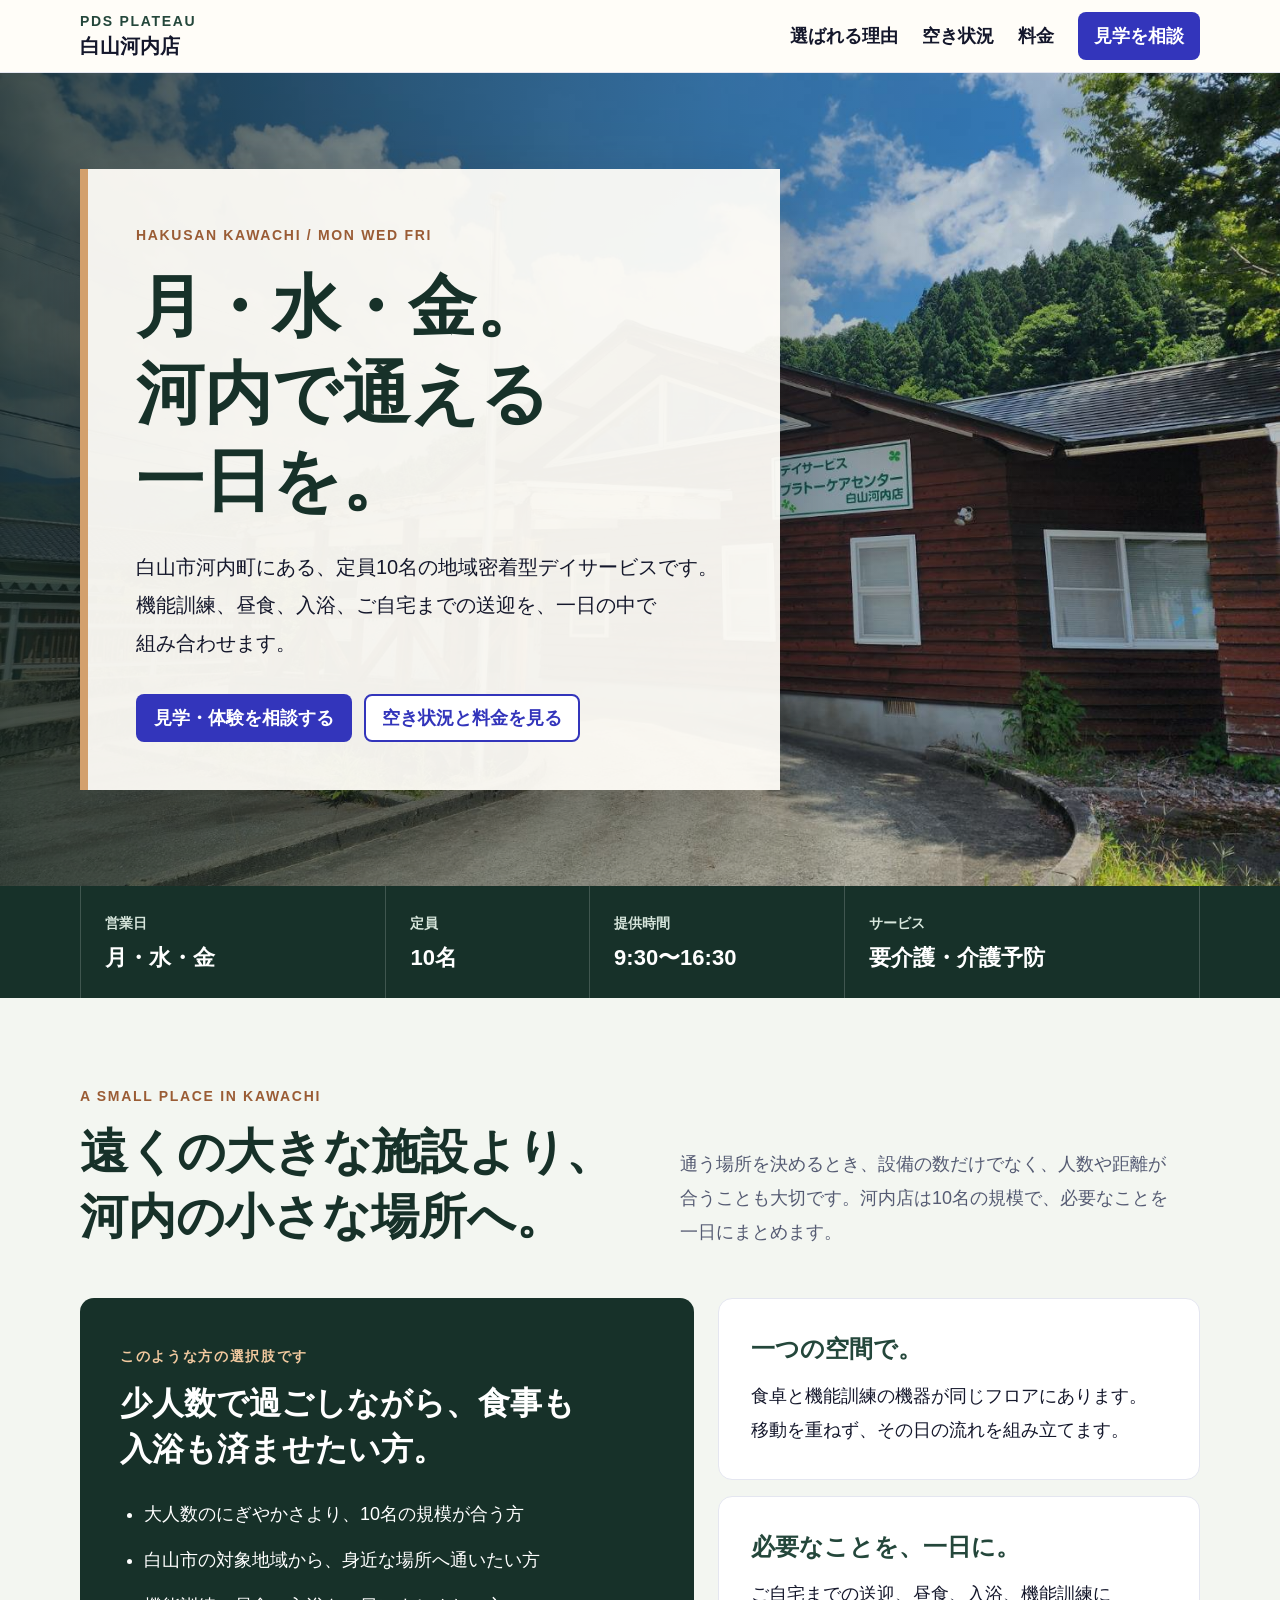
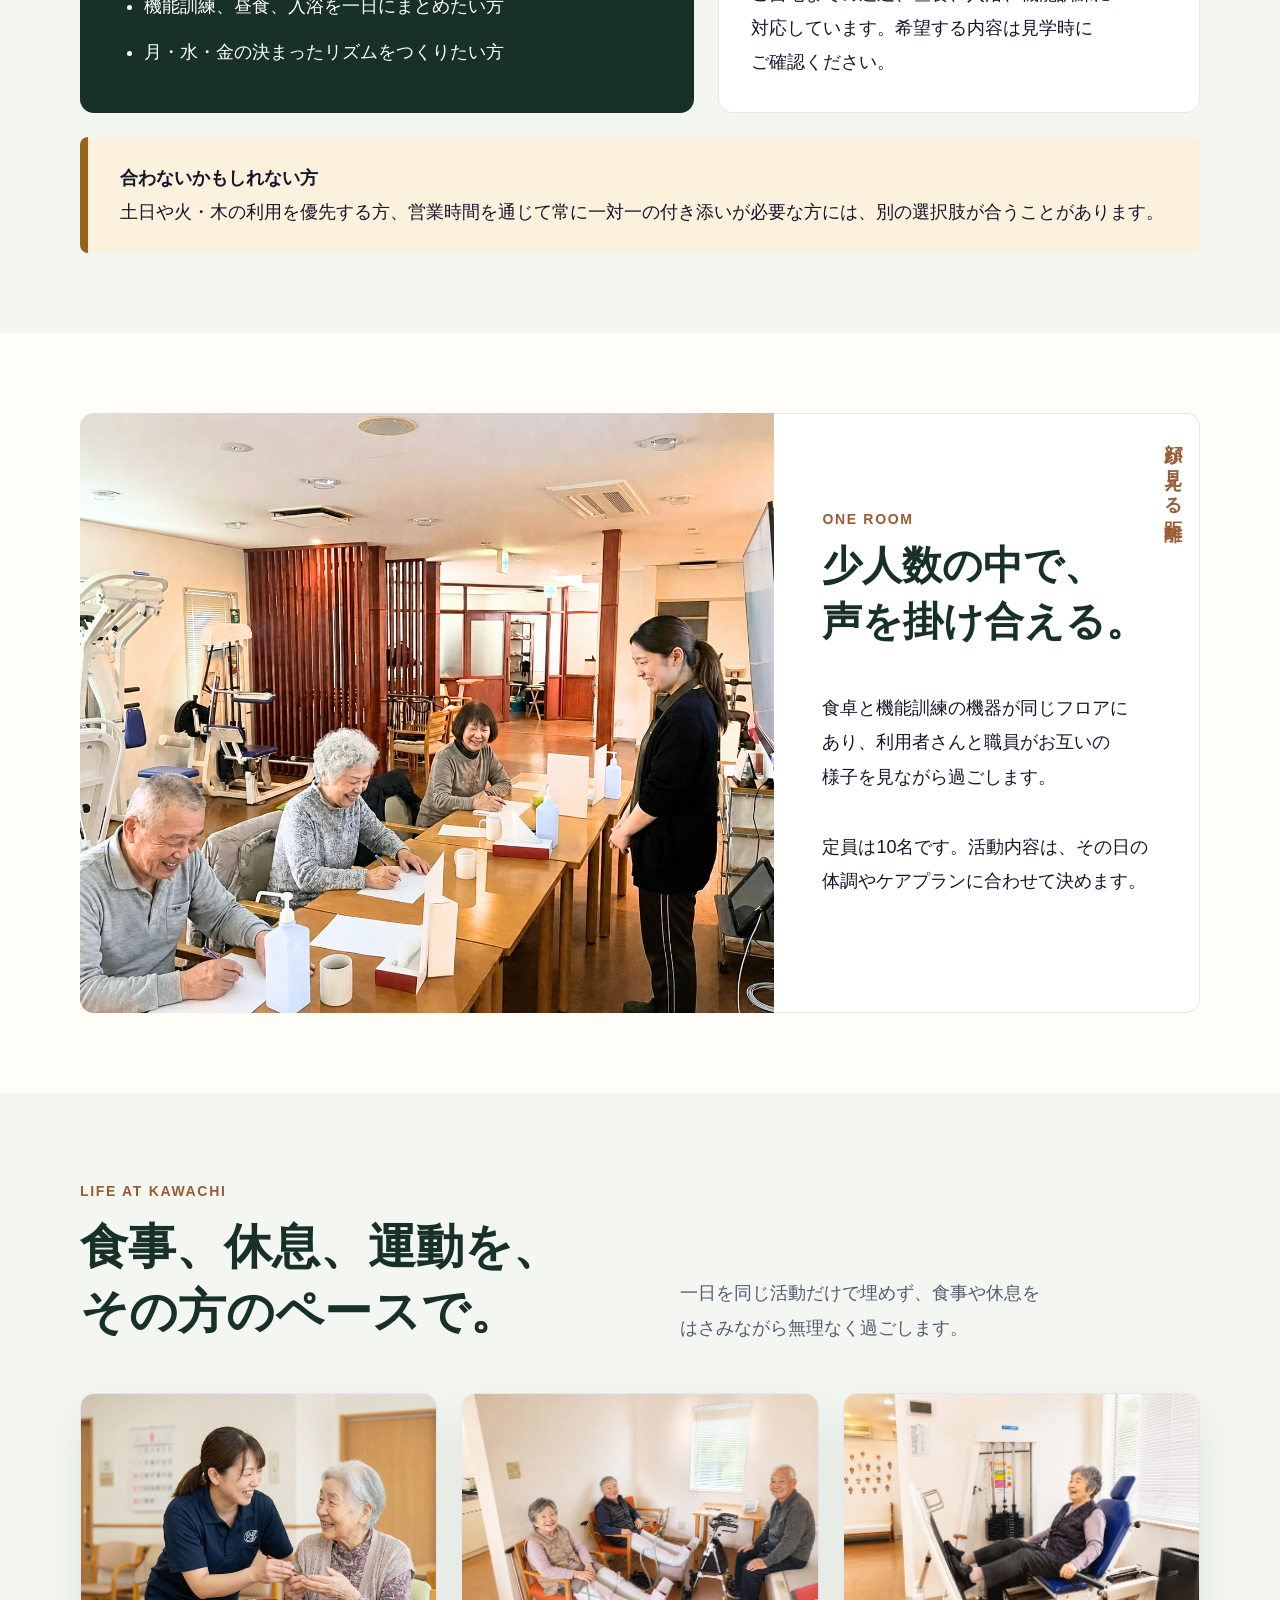
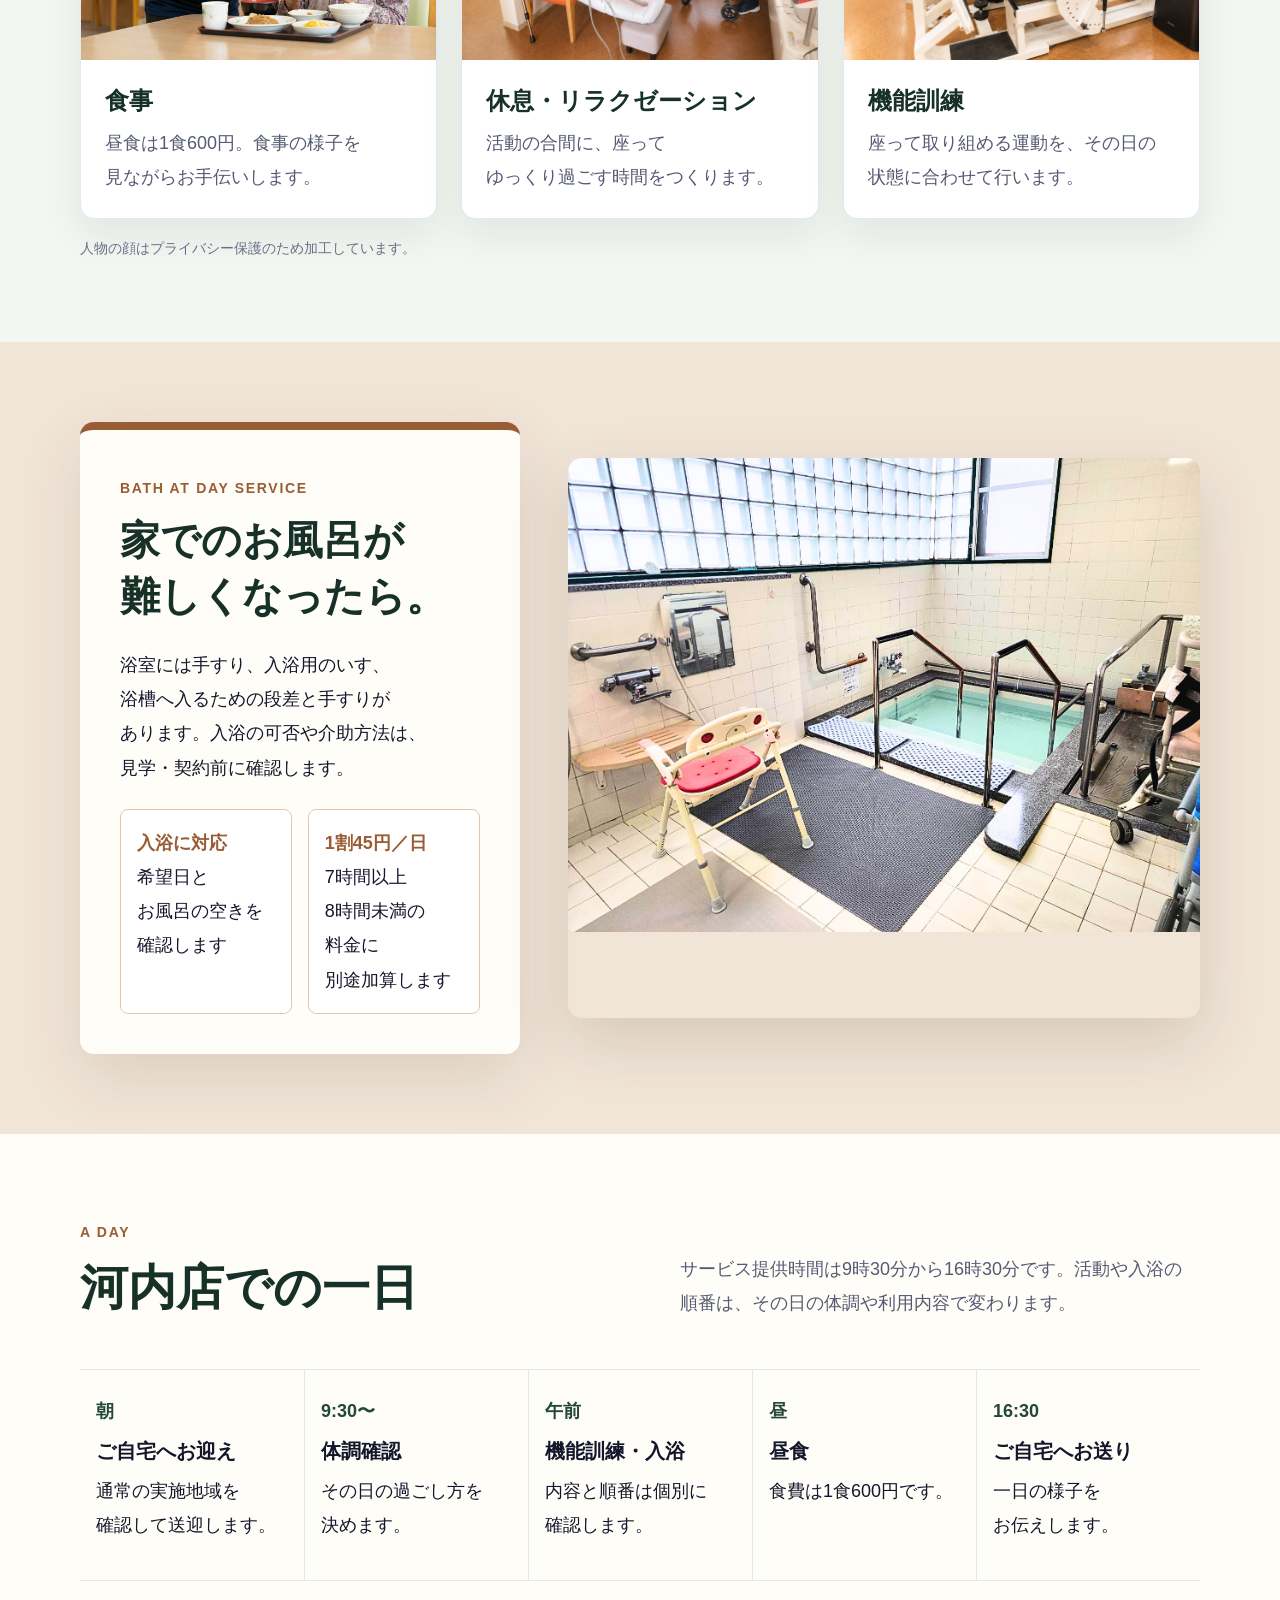
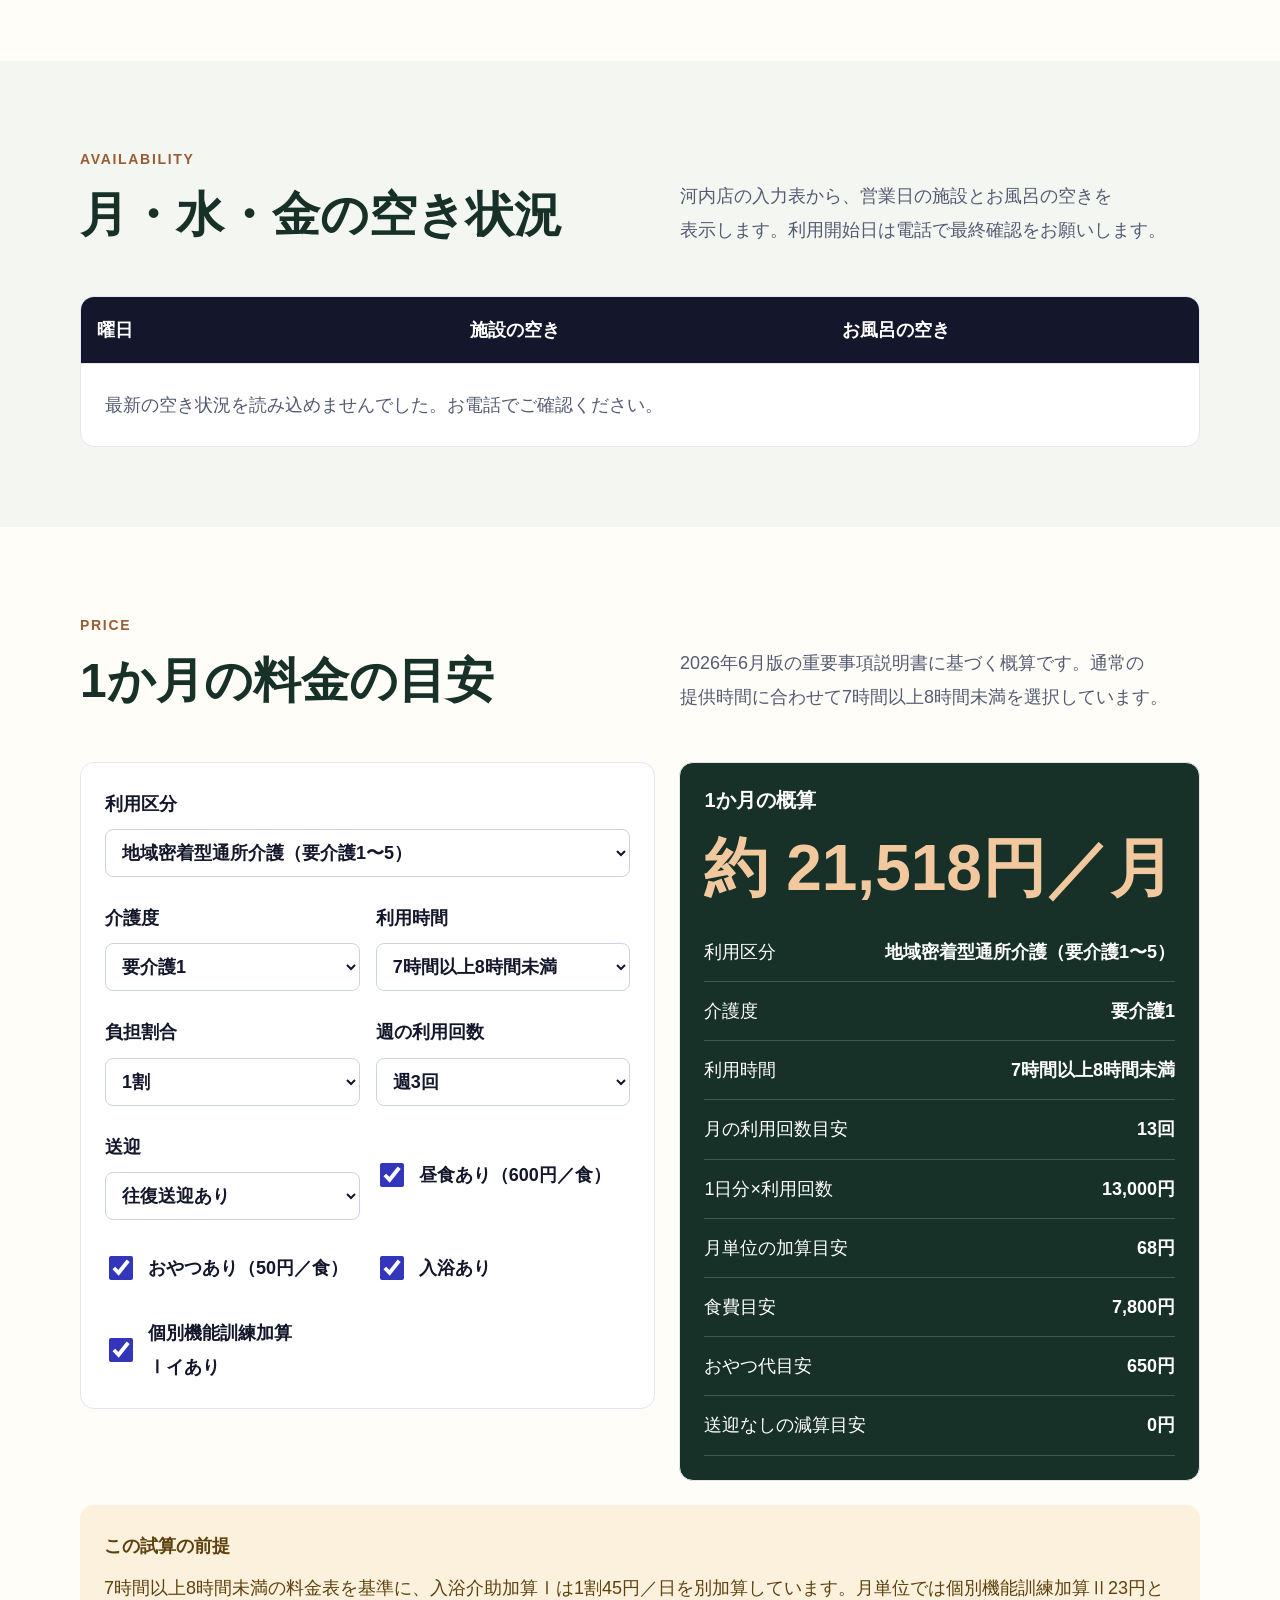
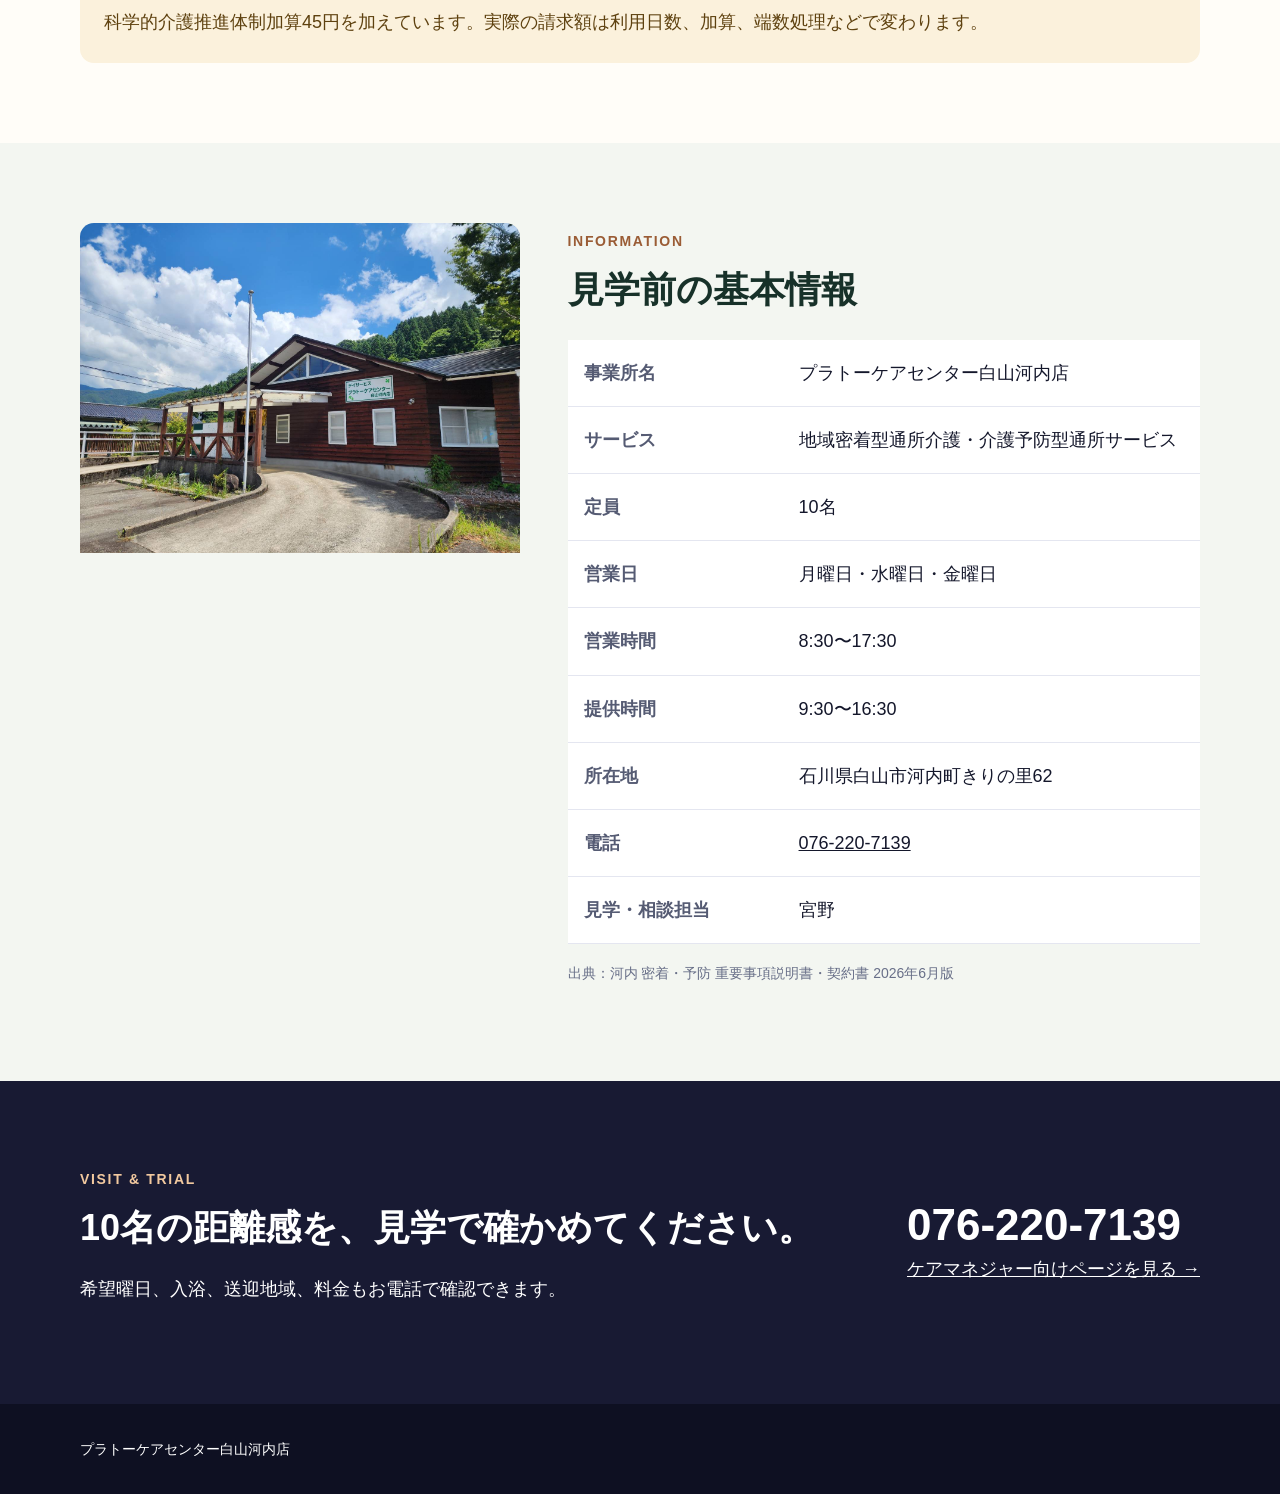
==== commit 83481ee6: "河内店LPの確認用表記を削除" ====
--- a/index.html
+++ b/index.html
@@ -10,7 +10,6 @@
 </head>
 <body>
   <a class="skip" href="#main">本文へ移動</a>
-  <div class="draft-banner">公開前の叩き台｜内容確認用です</div>
   <nav class="site-nav" aria-label="ページ内ナビゲーション">
     <div class="inner nav-row">
       <a class="brand" href="#top"><small>PDS PLATEAU</small>白山河内店</a>
@@ -182,7 +181,7 @@
     <section class="contact-band"><div class="inner contact-row"><div><span class="eyebrow" style="color:#F2C99F">VISIT &amp; TRIAL</span><h2>10名の距離感を、見学で確かめてください。</h2><p>希望曜日、入浴、送迎地域、料金もお電話で確認できます。</p></div><div><a class="phone" href="tel:0762207139">076-220-7139</a><br><a href="kawachi-caremanager.html">ケアマネジャー向けページを見る →</a></div></div></section>
   </main>
 
-  <footer><div class="inner">プラトーケアセンター白山河内店｜公開前の叩き台</div></footer>
+  <footer><div class="inner">プラトーケアセンター白山河内店</div></footer>
   <script src="assets/facility-tools.js"></script>
   <script src="assets/kawachi-config.js"></script>
   <script>PDSFacilityTools.init(PDSKawachiConfig);</script>
--- a/assets/kawachi.css
+++ b/assets/kawachi.css
@@ -143,7 +143,7 @@
 .phone{font:900 clamp(28px,4vw,44px)/1.2 var(--pds-font-ui);text-decoration:none;font-variant-numeric:tabular-nums;}
 footer{padding:32px 0;background:#0E1022;color:#fff;font-size:14px;}
 
-.practical-hero{padding-block:72px;background:linear-gradient(125deg,#E5EEE7,#FFFDF8 72%);border-bottom:1px solid var(--pds-border);}
+.practical-hero{padding-block:72px;background-image:linear-gradient(90deg,rgba(229,238,231,.98) 0%,rgba(255,253,248,.94) 48%,rgba(255,253,248,.78) 100%),url("kawachi/activity-floor-privacy.png");background-position:center,right 42%;background-size:cover,58% auto;background-repeat:no-repeat;border-bottom:1px solid var(--pds-border);}
 .practical-hero p{max-width:820px;margin:16px 0 0;}
 .quick-facts{display:grid;grid-template-columns:repeat(4,1fr);gap:16px;margin-top:32px;}
 .quick-fact{padding:24px;border:1px solid var(--pds-border);border-radius:14px;background:#fff;}
@@ -173,6 +173,7 @@
   .hero{min-height:640px;}
   .hero-copy{padding-block:48px;}
   .hero-paper{padding:32px 24px;}
+  .practical-hero{background-image:linear-gradient(rgba(255,253,248,.90),rgba(255,253,248,.96)),url("kawachi/activity-floor-privacy.png");background-position:center;background-size:cover;}
   .fact-strip-grid,.quick-facts,.form-grid,.day-flow,.bath-points{grid-template-columns:1fr;}
   .scene-grid{grid-template-columns:1fr;}
   .fact-strip-item{border-right:1px solid rgba(255,255,255,.18);}
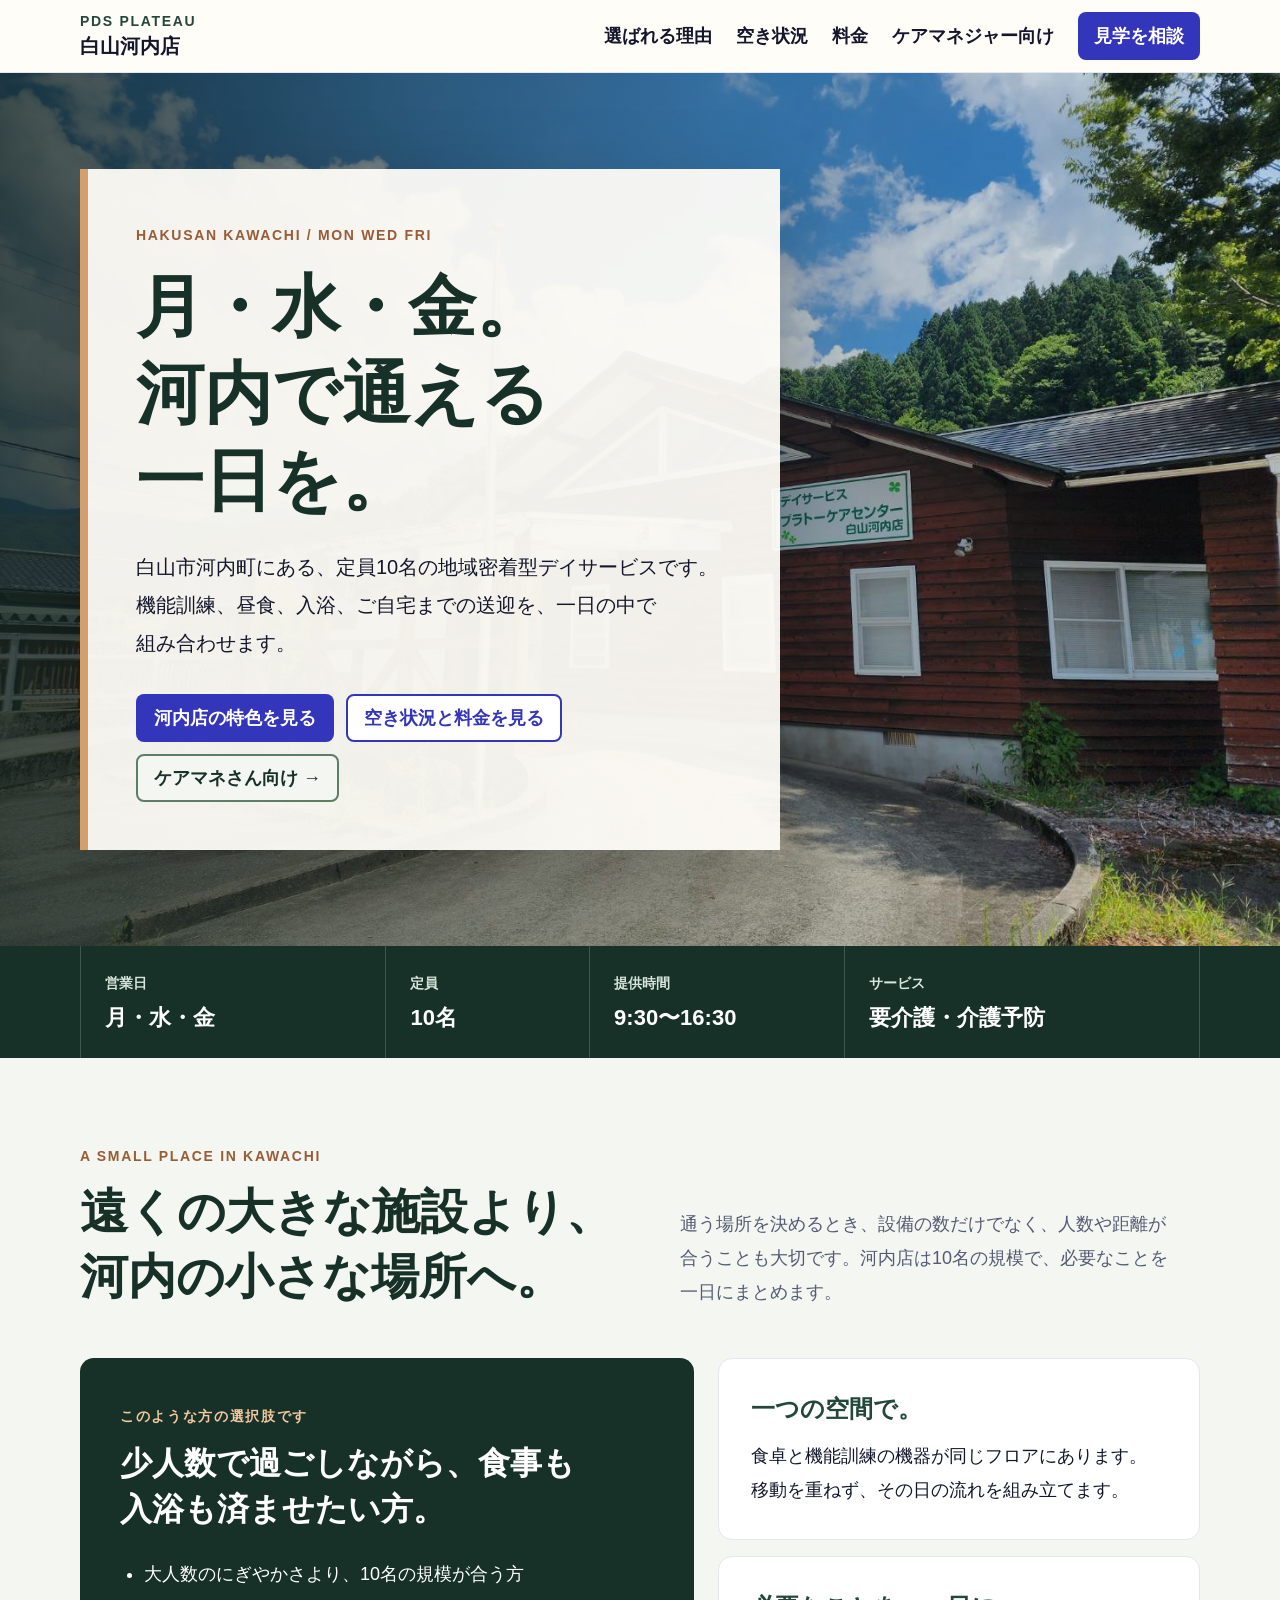
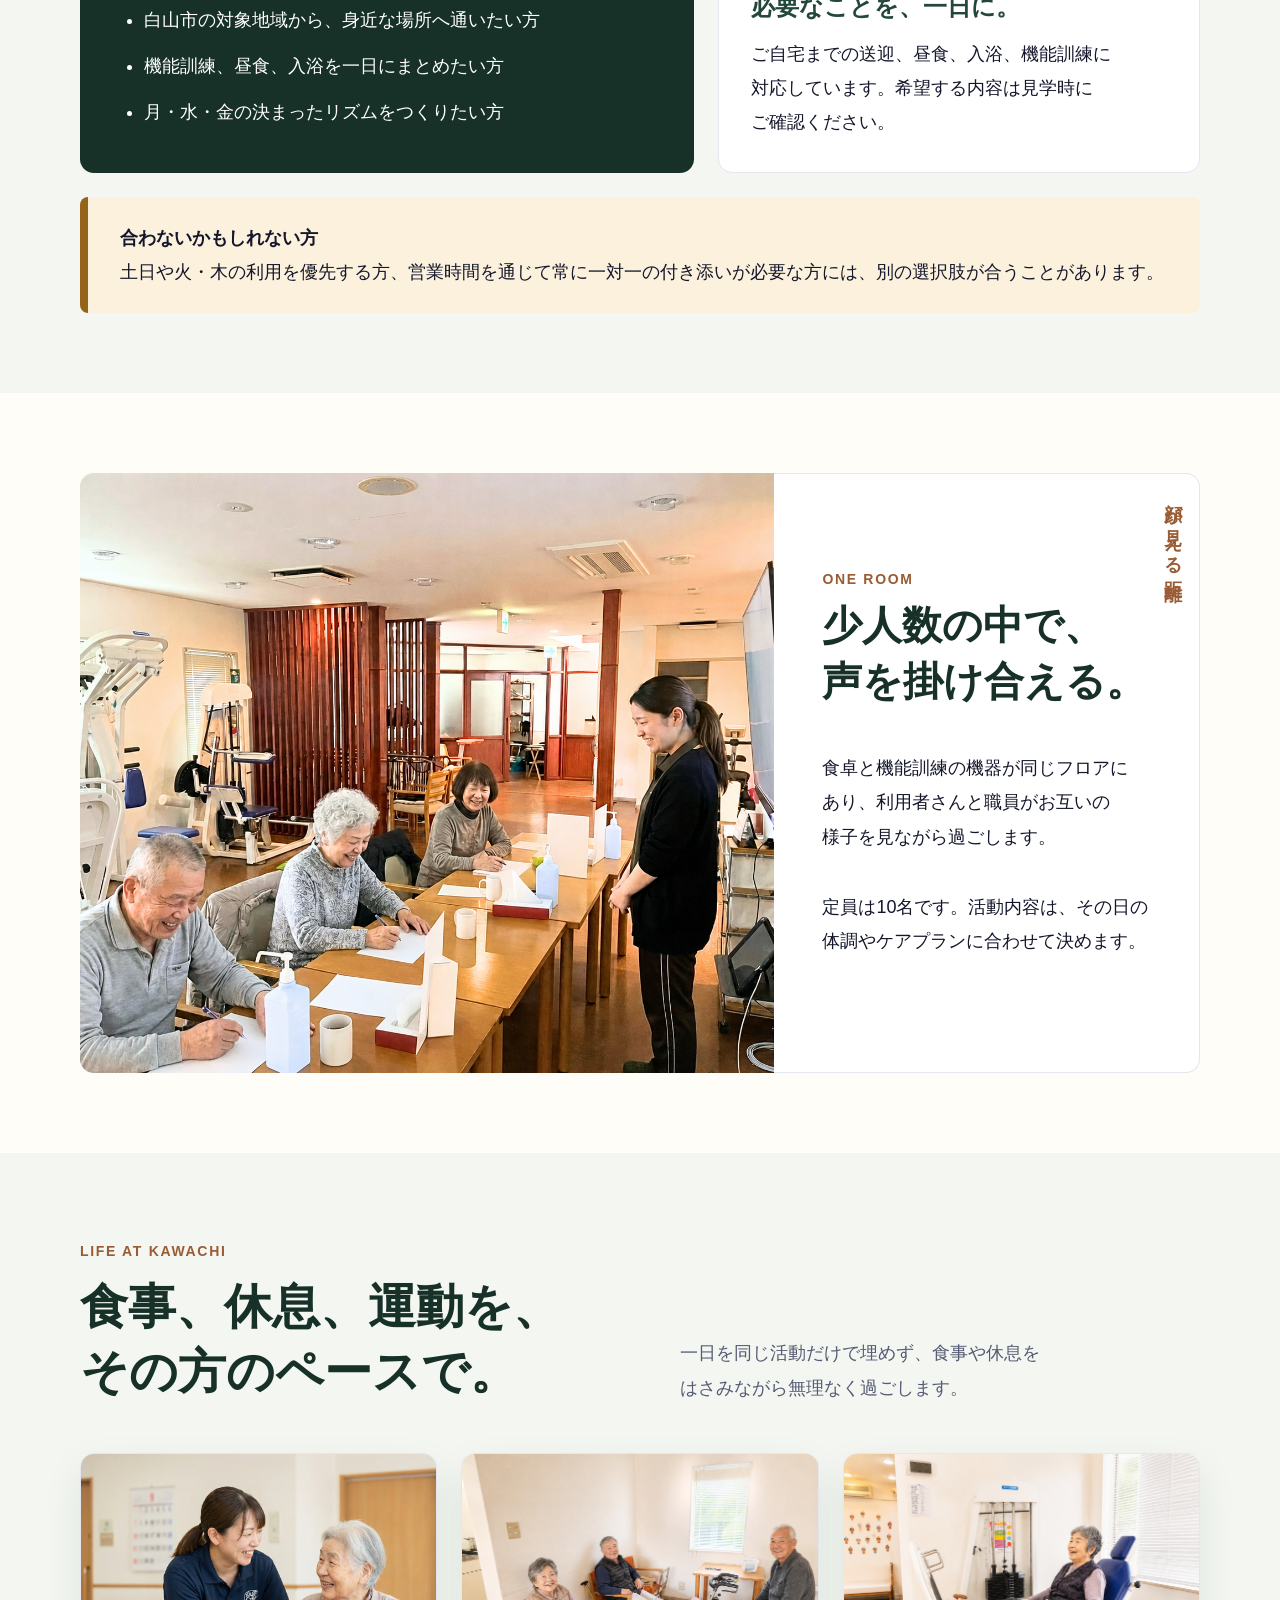
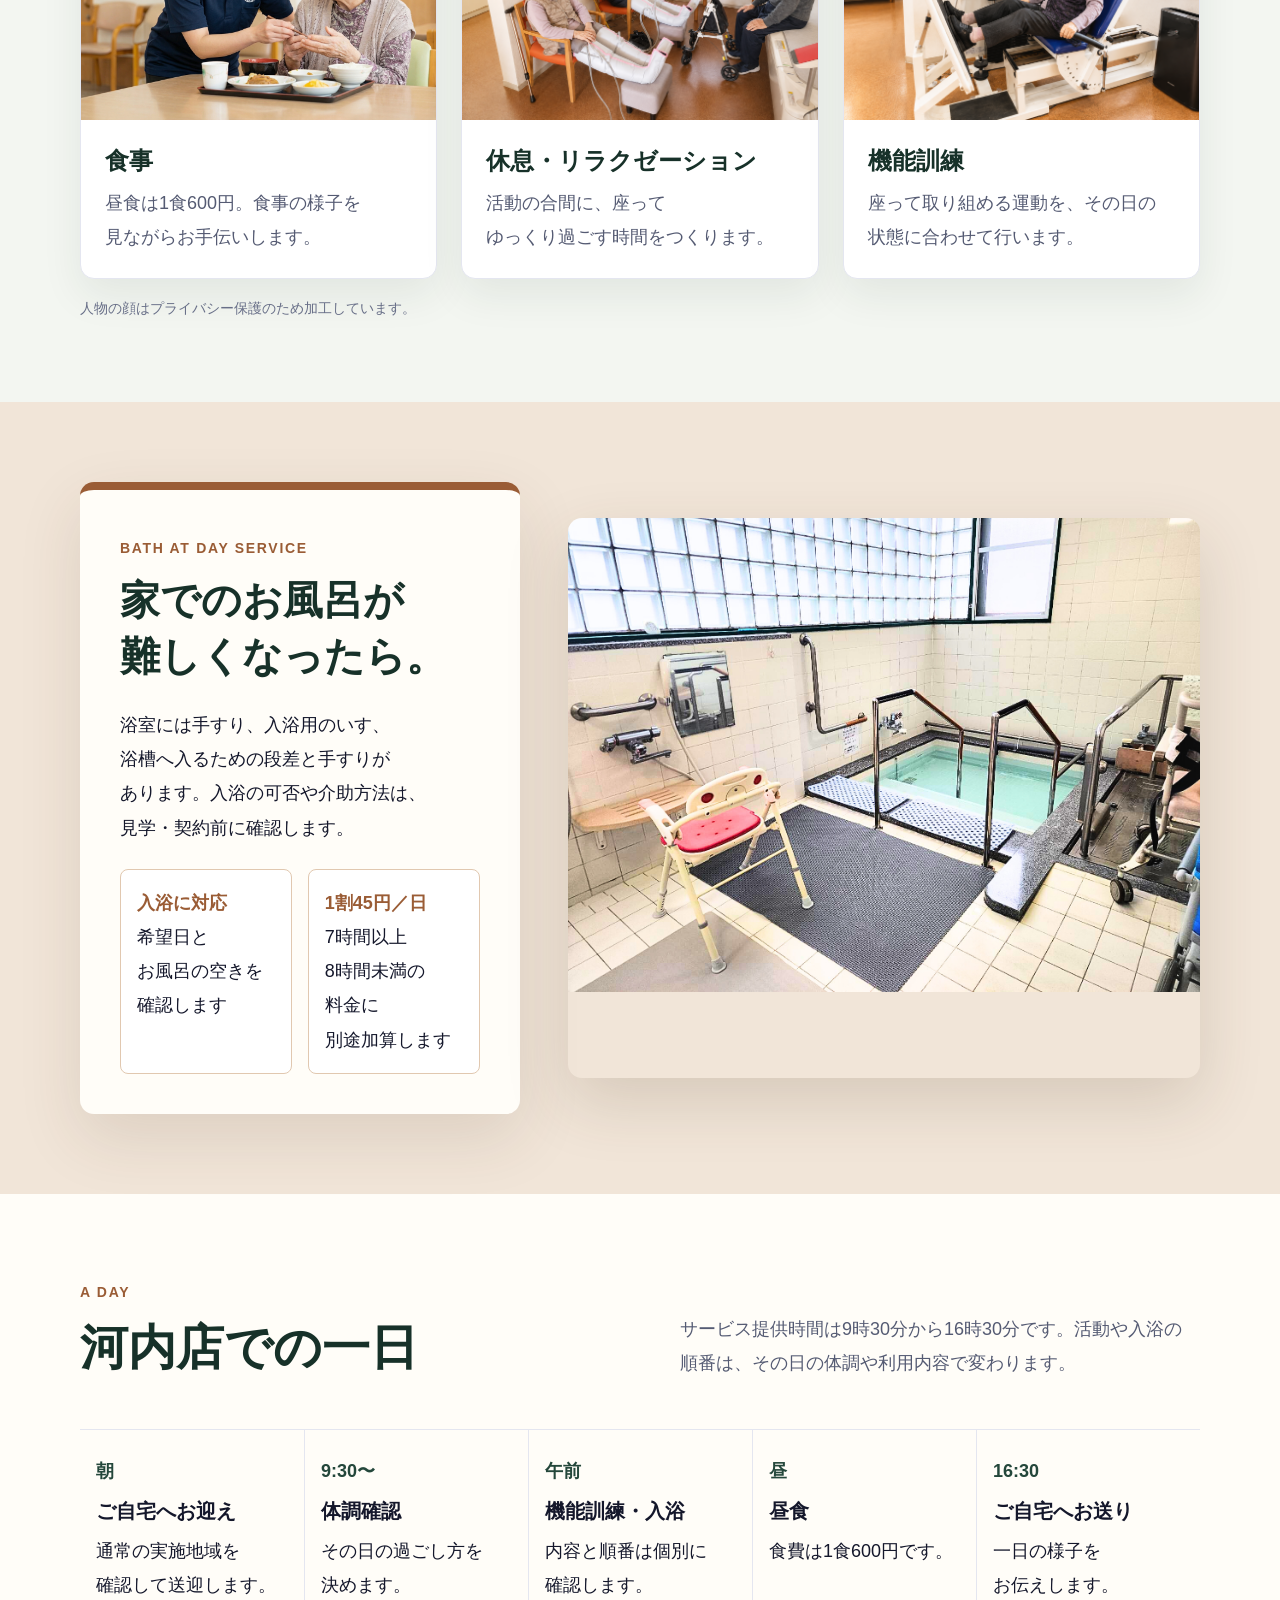
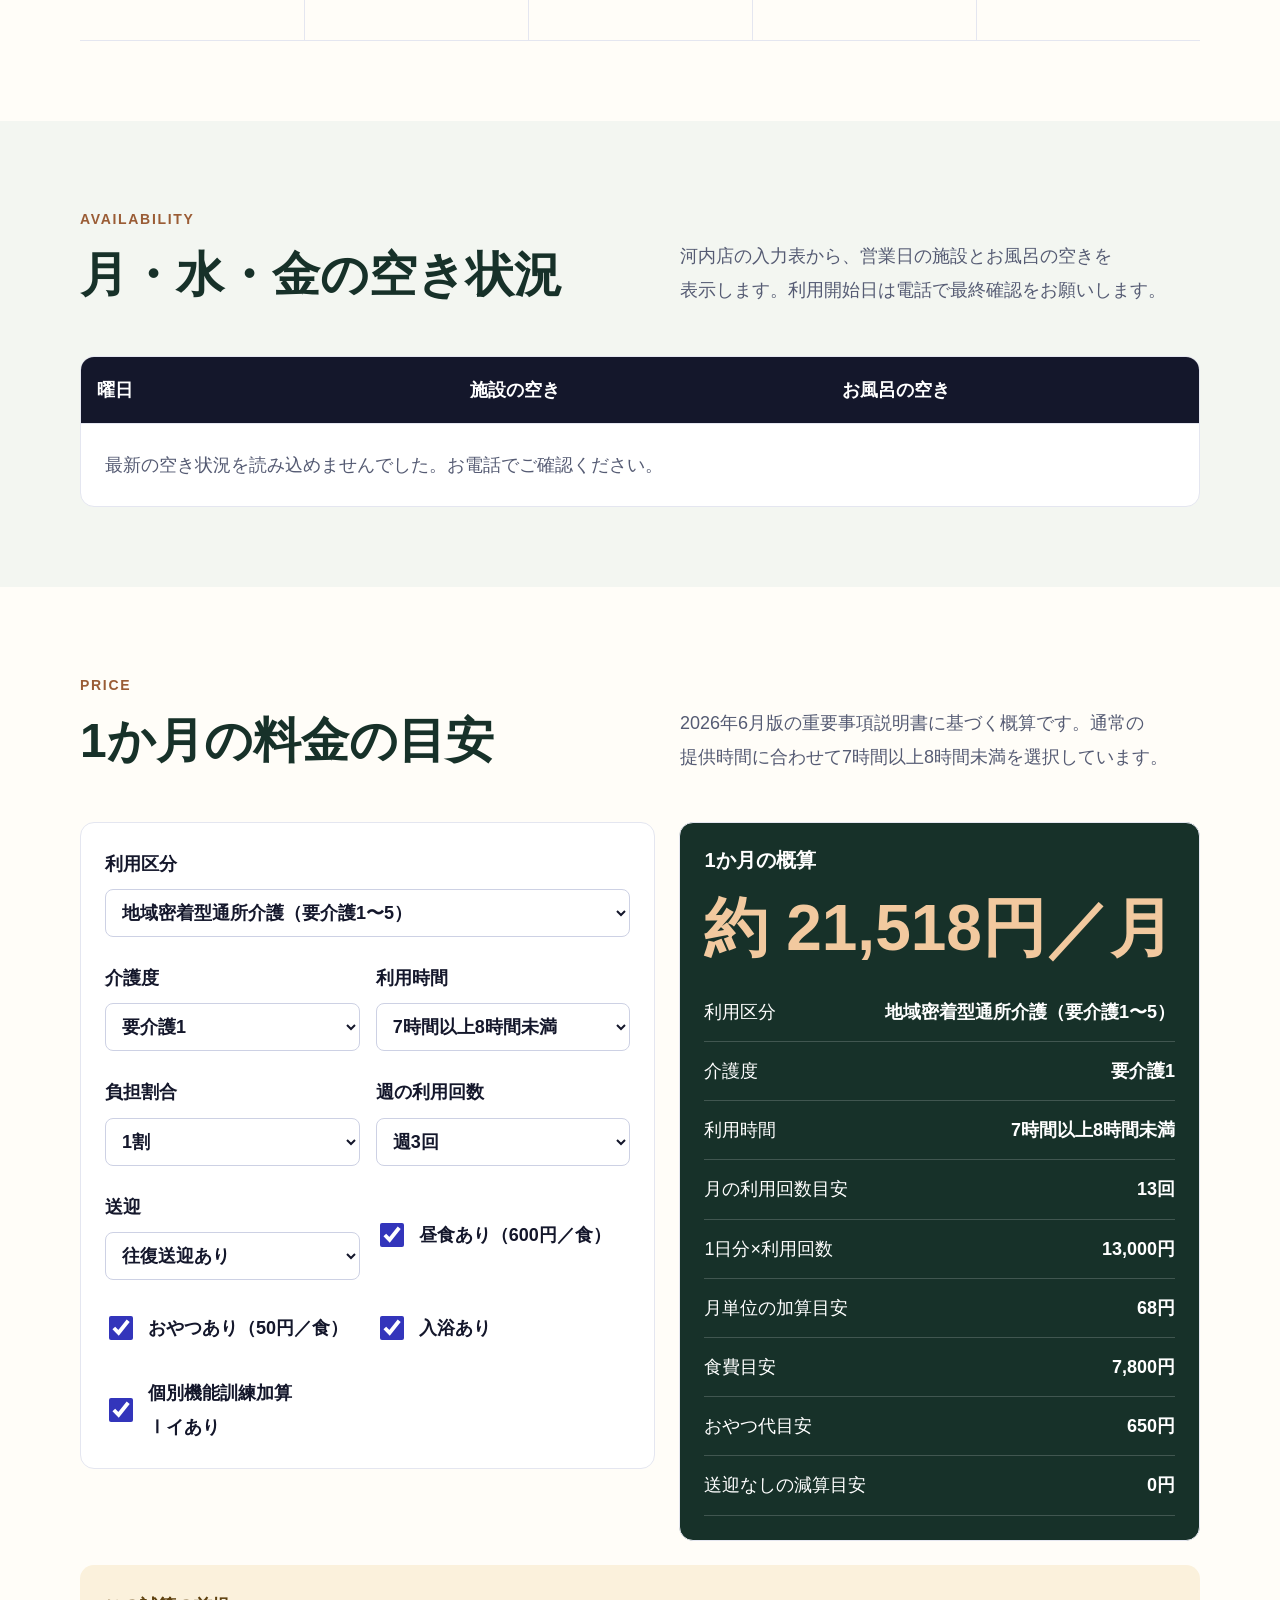
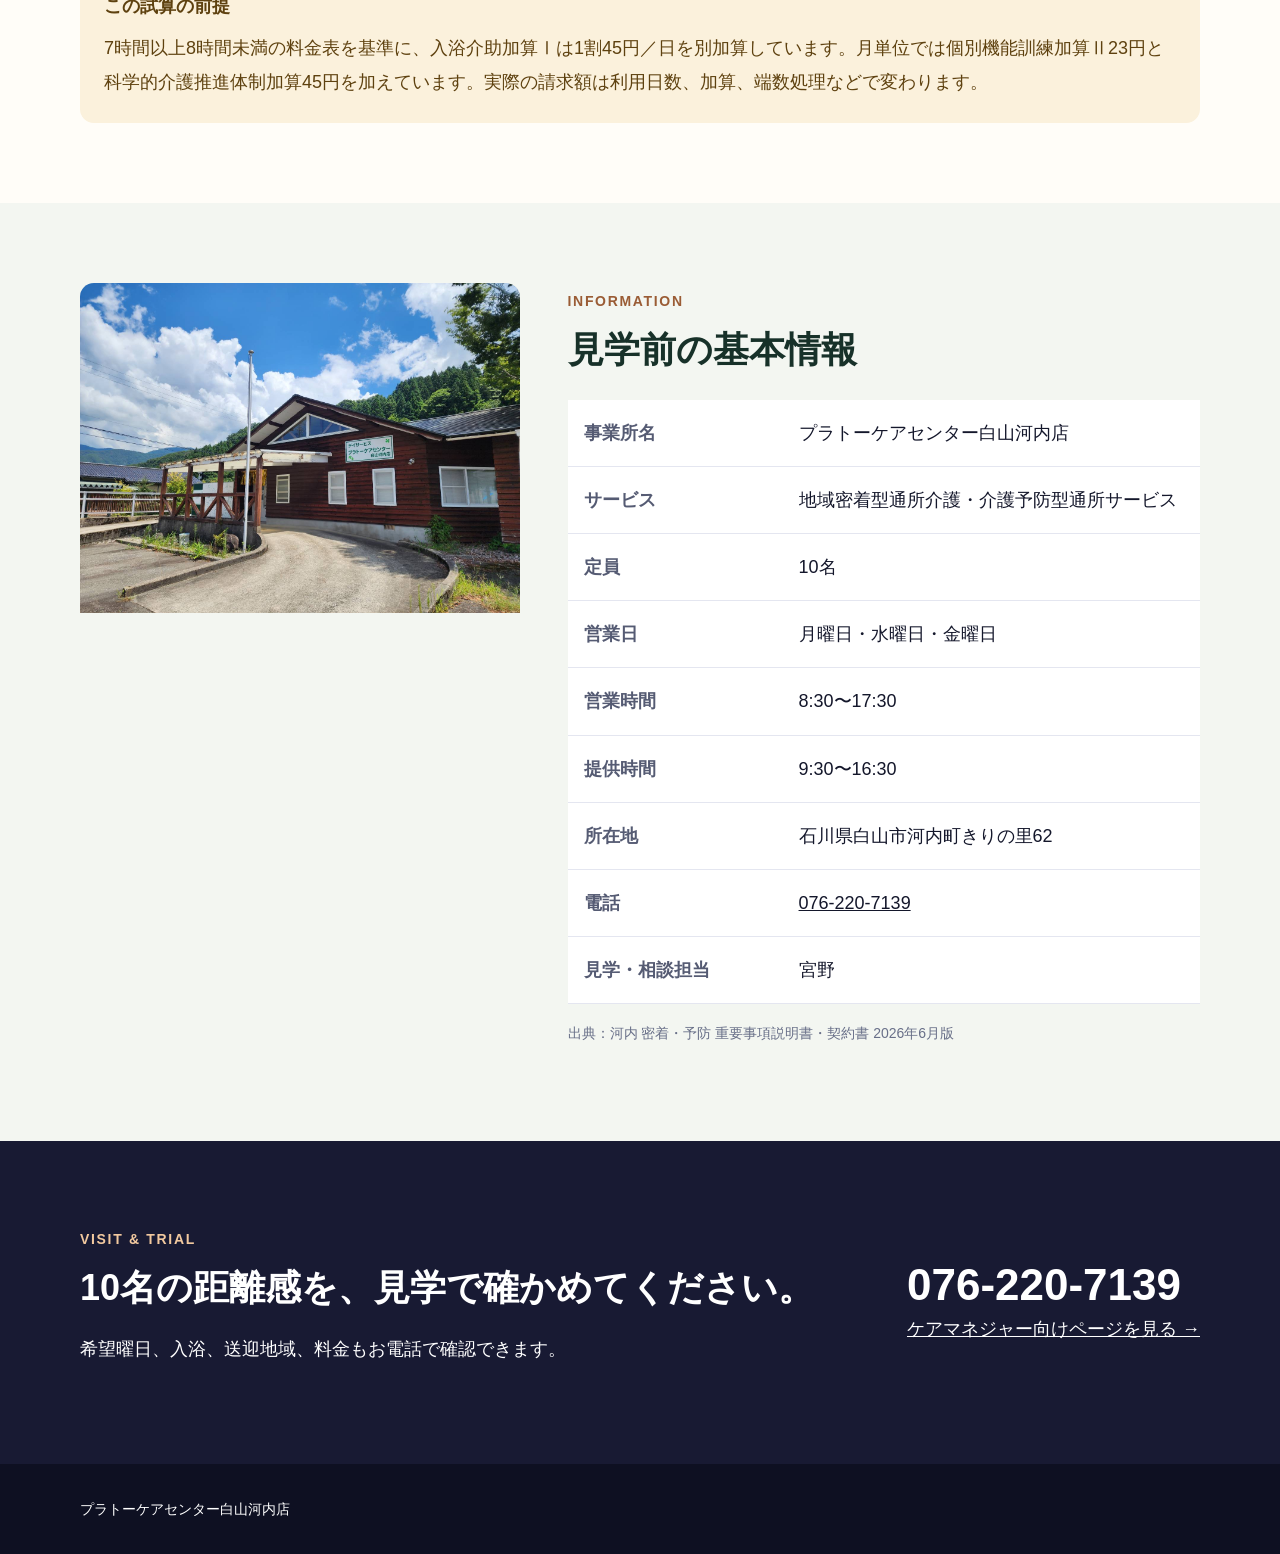
==== commit 950bd183: "Improve mobile layouts and care-manager phone access" ====
--- a/index.html
+++ b/index.html
@@ -7,6 +7,7 @@
   <meta name="description" content="白山市河内町の定員10名のデイサービス、プラトーケアセンター白山河内店。月・水・金に機能訓練、食事、入浴、送迎を行います。">
   <title>プラトーケアセンター白山河内店｜月・水・金のデイサービス</title>
   <link rel="stylesheet" href="assets/kawachi.css">
+<link rel="stylesheet" href="mobile-review.css">
 </head>
 <body>
   <a class="skip" href="#main">本文へ移動</a>
@@ -17,6 +18,7 @@
         <a href="#fit">選ばれる理由</a>
         <a href="#availability">空き状況</a>
         <a href="#price">料金</a>
+        <a href="kawachi-caremanager.html">ケアマネジャー向け</a>
         <a class="nav-cta" href="tel:0762207139">見学を相談</a>
       </div>
     </div>
@@ -31,8 +33,9 @@
           <h1>月・水・金。<br>河内で通える一日を。</h1>
           <p class="hero-lead">白山市河内町にある、定員10名の地域密着型デイサービスです。機能訓練、昼食、入浴、ご自宅までの送迎を、一日の中で組み合わせます。</p>
           <div class="hero-actions">
-            <a class="btn btn-primary" href="tel:0762207139">見学・体験を相談する</a>
+            <a class="btn btn-primary" href="#fit">河内店の特色を見る</a>
             <a class="btn btn-secondary" href="#availability">空き状況と料金を見る</a>
+            <a class="btn btn-caremanager" href="kawachi-caremanager.html">ケアマネさん向け →</a>
           </div>
         </div>
       </div>
@@ -185,5 +188,6 @@
   <script src="assets/facility-tools.js"></script>
   <script src="assets/kawachi-config.js"></script>
   <script>PDSFacilityTools.init(PDSKawachiConfig);</script>
+<script src="mobile-review.js"></script>
 </body>
 </html>
--- a/assets/kawachi.css
+++ b/assets/kawachi.css
@@ -42,6 +42,7 @@
 .btn{min-height:48px;min-width:88px;padding:0 16px;border:2px solid transparent;border-radius:8px;display:inline-flex;align-items:center;justify-content:center;text-decoration:none;font-weight:700;}
 .btn-primary{background:var(--pds-primary);color:#fff;}
 .btn-secondary{background:#fff;color:var(--pds-primary);border-color:var(--pds-primary);}
+.btn-caremanager{background:var(--mist);color:var(--forest-deep);border-color:var(--leaf);}
 
 .fact-strip{background:var(--forest-deep);color:#fff;}
 .fact-strip-grid{display:grid;grid-template-columns:1.2fr .8fr 1fr 1.4fr;}
@@ -145,6 +146,7 @@
 
 .practical-hero{padding-block:72px;background-image:linear-gradient(90deg,rgba(229,238,231,.98) 0%,rgba(255,253,248,.94) 48%,rgba(255,253,248,.78) 100%),url("kawachi/activity-floor-privacy.png");background-position:center,right 42%;background-size:cover,58% auto;background-repeat:no-repeat;border-bottom:1px solid var(--pds-border);}
 .practical-hero p{max-width:820px;margin:16px 0 0;}
+.keep-phrase{display:inline-block;white-space:nowrap;}
 .quick-facts{display:grid;grid-template-columns:repeat(4,1fr);gap:16px;margin-top:32px;}
 .quick-fact{padding:24px;border:1px solid var(--pds-border);border-radius:14px;background:#fff;}
 .quick-fact span{display:block;color:var(--pds-text-sub);font-size:14px;font-weight:700;}
@@ -157,6 +159,19 @@
 .cm-points{display:grid;gap:16px;}
 .cm-point{padding:24px;border-left:8px solid var(--leaf);border-radius:8px;background:#fff;}
 .cm-point strong{display:block;font:900 22px/1.4 var(--pds-font-ui);color:var(--forest);}
+#service-codes{scroll-margin-top:88px;}
+.code-group{margin-top:32px;padding:28px;border:1px solid var(--pds-border);border-radius:14px;background:#fff;}
+.code-group h3{margin:0 0 8px;color:var(--forest-deep);font:900 24px/1.45 var(--pds-font-ui);}
+.code-group>p{margin:0 0 20px;color:var(--pds-text-sub);}
+.code-table-wrap{overflow-x:auto;-webkit-overflow-scrolling:touch;}
+.code-table{width:100%;min-width:620px;border-collapse:collapse;}
+.code-table th,.code-table td{padding:13px 12px;border-bottom:1px solid var(--pds-border);text-align:left;vertical-align:top;}
+.code-table thead th{background:var(--forest-deep);color:#fff;font-weight:900;}
+.code-table tbody th{white-space:nowrap;color:var(--forest-deep);}
+.code-table code{font:800 16px/1.4 ui-monospace,SFMono-Regular,Menlo,monospace;color:var(--forest-deep);}
+.code-note{padding:18px 20px;border-left:5px solid var(--forest);background:#E4EEE7;}
+.code-note p{margin:0;}
+.code-note p+p{margin-top:8px;}
 
 @media(max-width:900px){
   .nav-links a:not(.nav-cta){display:none;}
@@ -186,6 +201,8 @@
   .contact-row{gap:24px;}
   .breakdown li{display:grid;gap:4px;}
   .breakdown b{text-align:left;}
+  .practical-hero h1{font-size:clamp(32px,10vw,40px);}
+  .code-group{padding:20px 16px;}
 }
 
 @media(prefers-reduced-motion:reduce){html{scroll-behavior:auto;}}
--- a/mobile-review.css
+++ b/mobile-review.css
@@ -0,0 +1,77 @@
+/* Smartphone-only corrections; desktop and printed page layout stay unchanged. */
+.pds-mobile-call{display:none}
+@media screen and (max-width:640px){
+  html{scroll-padding-bottom:calc(112px + env(safe-area-inset-bottom,0px))}
+  h1,h2,h3,p,li,dt,dd,th,td,label{word-break:auto-phrase;overflow-wrap:normal;line-break:strict}
+  h1,h2,h3{text-wrap:balance}
+  .pds-phrase,.pds-number,.pds-word{display:inline-block;text-indent:0;max-width:100%;vertical-align:baseline}
+  .pds-number{white-space:nowrap}
+  a[href^="tel:"]{word-break:normal}
+  .phone{font-size:clamp(24px,7.4vw,32px)!important;white-space:nowrap}
+  .inner,.card,.sim-panel,.sim-form,.result-panel,.sim-result,.form-grid>*,.hero-copy{min-width:0}
+  select{min-width:0;max-width:100%}
+  .btn,.button,button{max-width:100%;height:auto;line-height:1.5;word-break:auto-phrase;overflow-wrap:normal;text-wrap:balance}
+  .availability-table{width:100%!important;min-width:0!important;table-layout:fixed}
+  .availability-table th,.availability-table td{padding:12px 8px!important;overflow-wrap:normal}
+  .availability-table th:first-child,.availability-table td:first-child{width:48px!important}
+  .availability-table th:not(:first-child){width:auto!important}
+  .availability-table .status,.availability-table .badge{max-width:100%;min-width:0;padding-left:4px;padding-right:4px}
+  .pds-stack-table{width:100%!important;min-width:0!important;border:0!important}
+  .pds-stack-table thead{position:absolute;width:1px;height:1px;overflow:hidden;clip-path:inset(50%)}
+  .pds-stack-table tbody,.pds-stack-table tr{display:block;width:100%}
+  .pds-stack-table tbody tr{margin-bottom:16px;border:1px solid var(--line,#ddd);border-radius:8px;overflow:hidden}
+  .pds-stack-table tbody td{display:grid!important;grid-template-columns:minmax(72px,.65fr) minmax(0,1fr);gap:8px;width:100%!important;padding:12px 8px!important;text-align:left!important;border-width:0 0 1px!important;white-space:normal}
+  .pds-stack-table tbody td::before{content:attr(data-mobile-label);font-weight:700;word-break:auto-phrase}
+  .pds-call-page{padding-bottom:calc(104px + env(safe-area-inset-bottom,0px))!important}
+  .pds-mobile-call{display:block;position:fixed;z-index:50;left:0;right:0;bottom:0;padding:8px 16px calc(8px + env(safe-area-inset-bottom,0px));background:rgba(255,255,255,.97);border-top:1px solid var(--line,#ddd)}
+  .pds-mobile-call a{display:flex;flex-direction:column;align-items:center;justify-content:center;min-height:64px;gap:0;padding:8px 16px;border-radius:8px;background:var(--pds-call-color,#3335BB);color:#fff;text-decoration:none;font:700 18px/1.4 "Noto Sans JP","Hiragino Sans",sans-serif;white-space:nowrap}
+  .pds-mobile-call strong{font-size:24px;line-height:1.3;font-variant-numeric:tabular-nums}
+  .pds-mobile-call a:focus-visible{outline:3px solid #14172b;outline-offset:2px}
+  .mobile-actions{padding-bottom:calc(10px + env(safe-area-inset-bottom,0px))}
+}
+@media print{.pds-mobile-call{display:none!important}}
+
+@media screen and (max-width:640px){.feature-copy h2{font-size:26px}.contact h2{font-size:26px}}
+
+@media screen and (max-width:640px){.pds-phrase br{display:none}}
+
+@media screen and (max-width:640px){
+ h1:has(.pds-phrase){font-size:28px!important}
+ h2:has(.pds-phrase){font-size:26px!important}
+ h3:has(.pds-phrase){font-size:20px!important}
+ .pds-phrase{white-space:nowrap;max-width:none}
+ .pds-stack-table thead th{display:none}
+}
+@media screen and (min-width:360px) and (max-width:640px){h1:has(.pds-phrase){font-size:32px!important}}
+
+@media screen and (max-width:640px){
+ .pds-phrase,.pds-number,.pds-word{display:inline-block!important;font:inherit!important;color:inherit!important;letter-spacing:inherit!important;text-transform:inherit!important;margin:0!important;padding:0!important;border:0!important;border-radius:0!important;background:none!important;box-shadow:none!important;min-width:0!important;min-height:0!important;width:auto!important;height:auto!important}
+}
+
+@media screen and (max-width:640px){.pds-phrase>strong,.pds-phrase>em{display:inline!important}h1:has(.pds-phrase) strong:empty,h2:has(.pds-phrase) strong:empty{display:none!important}}
+
+.pds-cell-value{display:contents}
+@media screen and (max-width:640px){.pds-cell-value{display:block;min-width:0}}
+
+.pds-label-text{display:contents}
+@media screen and (max-width:640px){
+ .pds-label-text{display:block;min-width:0;flex:1}
+ .total{font-size:32px!important;line-height:1.4}
+ .field select,select{appearance:none;-webkit-appearance:none;width:100%;max-width:100%;min-width:0;min-height:48px;padding-right:32px;background-image:url("data:image/svg+xml,%3Csvg xmlns='http://www.w3.org/2000/svg' width='16' height='16' viewBox='0 0 16 16'%3E%3Cpath d='M4 6l4 4 4-4' fill='none' stroke='%23555B73' stroke-width='2'/%3E%3C/svg%3E");background-position:right 8px center;background-repeat:no-repeat;box-sizing:border-box}
+ .fact-table th{width:112px!important;padding-left:8px!important;padding-right:8px!important}
+ .fact-table td{padding-left:8px!important;padding-right:8px!important}
+}
+
+@media screen and (max-width:640px){.pds-word{white-space:nowrap}}
+
+@media screen and (max-width:640px){select{overflow:hidden;text-overflow:ellipsis}}
+
+.pds-flow-text{display:contents}
+@media screen and (max-width:640px){
+ .pds-flow-text{display:block!important;min-width:0!important;font:inherit!important;color:inherit!important;padding:0!important;margin:0!important;white-space:normal}
+ .availability-table th:first-child,.availability-table td:first-child{width:56px!important}
+}
+
+@media screen and (max-width:640px){.code-table td{grid-template-columns:1fr!important;gap:4px!important}.code-table td::before{white-space:normal!important}}
+
+@media screen and (max-width:640px){#codes td{grid-template-columns:1fr!important;gap:4px!important}#codes td::before{white-space:normal!important}}
